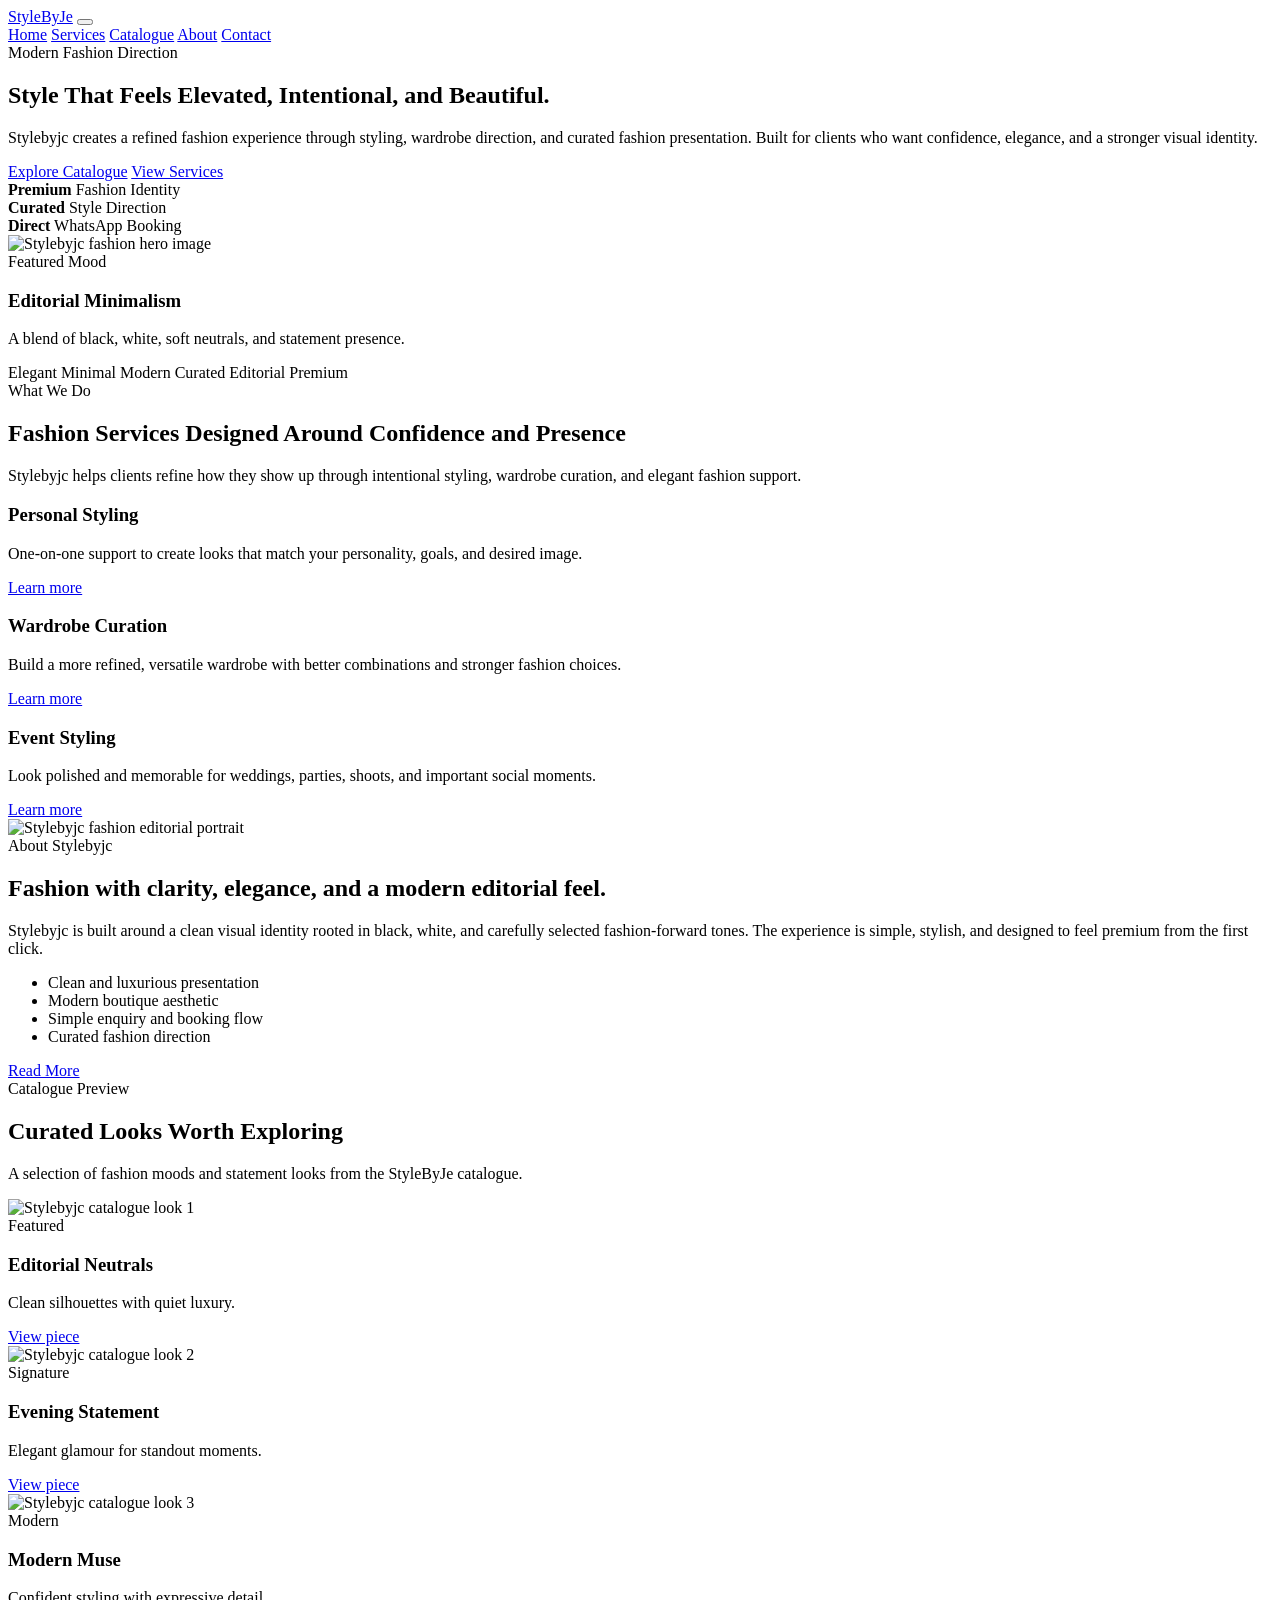
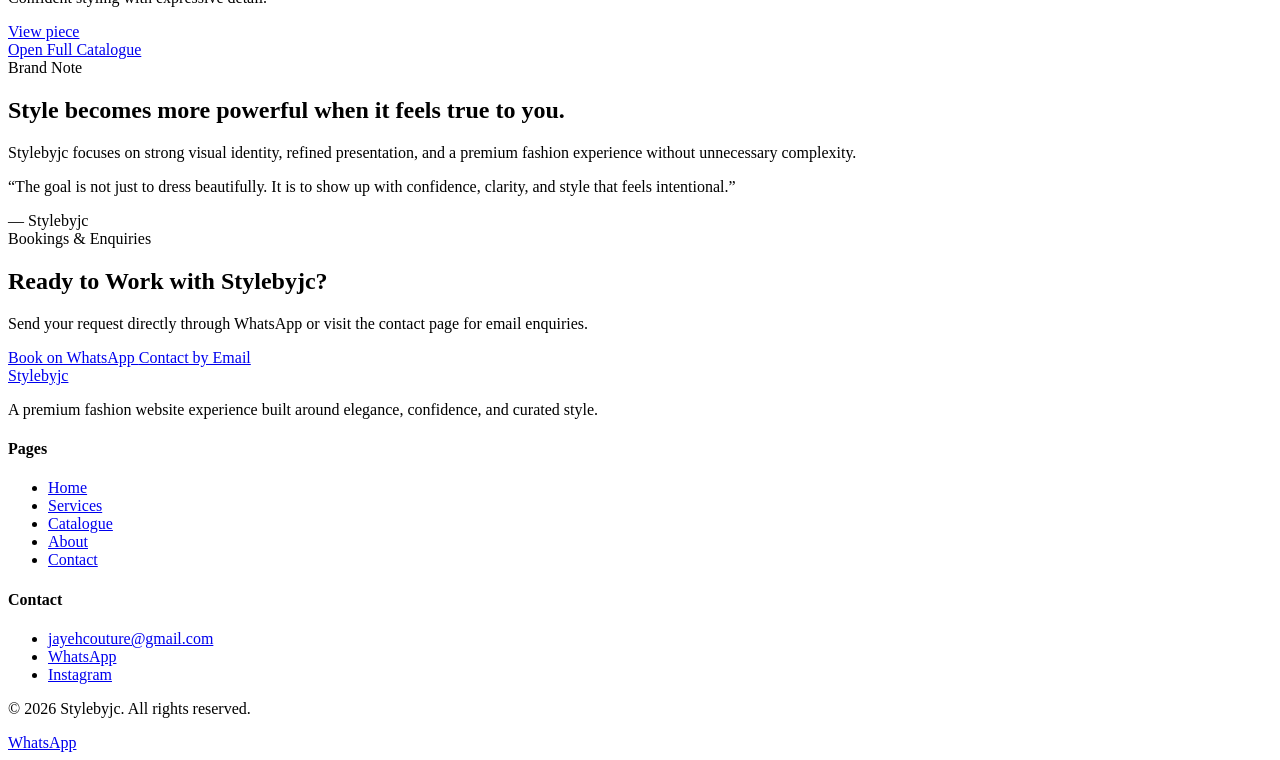
==== index.html @ c90e475a "sync" ====
<!DOCTYPE html>
<html lang="en">
<head>
  <meta charset="UTF-8" />
  <meta name="viewport" content="width=device-width, initial-scale=1.0" />
  <title>Stylebyjc | Modern Fashion Styling</title>
  <meta
    name="description"
    content="Stylebyjc is a premium fashion styling brand offering elegant style direction, curated wardrobes, and modern fashion experiences."
  />

  <link rel="preconnect" href="https://fonts.googleapis.com" />
  <link rel="preconnect" href="https://fonts.gstatic.com" crossorigin />
  <link
    href="https://fonts.googleapis.com/css2?family=Inter:wght@400;500;600;700;800&family=Playfair+Display:wght@600;700;800&display=swap"
    rel="stylesheet"
  />

  <link rel="stylesheet" href="style.css" />
</head>
<body>
  <div class="page-wrap">

    <header class="site-header">
      <div class="container nav-wrap">
        <a href="index.html" class="logo">StyleByJe</a>

        <button
          class="menu-toggle"
          id="menuToggle"
          aria-label="Toggle navigation"
          aria-expanded="false"
          aria-controls="siteNav"
        >
          <span></span>
          <span></span>
          <span></span>
        </button>

        <nav class="site-nav" id="siteNav">
          <a class="active" href="index.html">Home</a>
          <a href="services.html">Services</a>
          <a href="catalogue.html">Catalogue</a>
          <a href="about.html">About</a>
          <a href="contact.html">Contact</a>
        </nav>
      </div>
    </header>

    <main>
      <section class="hero-section">
        <div class="container hero-grid">
          <div class="hero-content reveal">
            <span class="eyebrow">Modern Fashion Direction</span>
            <h1>Style That Feels Elevated, Intentional, and Beautiful.</h1>
            <p>
              Stylebyjc  creates a refined fashion experience through styling,
              wardrobe direction, and curated fashion presentation. Built for
              clients who want confidence, elegance, and a stronger visual identity.
            </p>

            <div class="hero-actions">
              <a href="catalogue.html" class="btn btn-primary">Explore Catalogue</a>
              <a href="services.html" class="btn btn-secondary">View Services</a>
            </div>

            <div class="hero-mini-stats">
              <div>
                <strong>Premium</strong>
                <span>Fashion Identity</span>
              </div>
              <div>
                <strong>Curated</strong>
                <span>Style Direction</span>
              </div>
              <div>
                <strong>Direct</strong>
                <span>WhatsApp Booking</span>
              </div>
            </div>
          </div>

          <div class="hero-visual reveal delay-1">
            <div class="hero-image-card tilt-card">
              <img
                src="images/hero-main.jpg"
                alt="Stylebyjc fashion hero image"
              />
            </div>

            <div class="hero-floating-card card-soft">
              <span class="mini-tag">Featured Mood</span>
              <h3>Editorial Minimalism</h3>
              <p>
                A blend of black, white, soft neutrals, and statement presence.
              </p>
            </div>
          </div>
        </div>
      </section>

      <section class="brand-bar">
        <div class="container brand-track">
          <span>Elegant</span>
          <span>Minimal</span>
          <span>Modern</span>
          <span>Curated</span>
          <span>Editorial</span>
          <span>Premium</span>
        </div>
      </section>

      <section class="section">
        <div class="container">
          <div class="section-head center reveal">
            <span class="eyebrow">What We Do</span>
            <h2>Fashion Services Designed Around Confidence and Presence</h2>
            <p>
              Stylebyjc helps clients refine how they show up through intentional
              styling, wardrobe curation, and elegant fashion support.
            </p>
          </div>

          <div class="cards-grid three-grid">
            <article class="feature-card reveal">
              <div class="card-icon pink"></div>
              <h3>Personal Styling</h3>
              <p>
                One-on-one support to create looks that match your personality,
                goals, and desired image.
              </p>
              <a href="services.html" class="text-link">Learn more</a>
            </article>

            <article class="feature-card reveal delay-1">
              <div class="card-icon gold"></div>
              <h3>Wardrobe Curation</h3>
              <p>
                Build a more refined, versatile wardrobe with better combinations
                and stronger fashion choices.
              </p>
              <a href="services.html" class="text-link">Learn more</a>
            </article>

            <article class="feature-card reveal delay-2">
              <div class="card-icon olive"></div>
              <h3>Event Styling</h3>
              <p>
                Look polished and memorable for weddings, parties, shoots, and
                important social moments.
              </p>
              <a href="services.html" class="text-link">Learn more</a>
            </article>
          </div>
        </div>
      </section>

      <section class="section soft-bg">
        <div class="container split-grid">
          <div class="split-image reveal tilt-card">
            <img
              src="images/home-about.jpg"
              alt="Stylebyjc fashion editorial portrait"
            />
          </div>

          <div class="split-content reveal delay-1">
            <span class="eyebrow">About Stylebyjc</span>
            <h2>Fashion with clarity, elegance, and a modern editorial feel.</h2>
            <p>
              Stylebyjc is built around a clean visual identity rooted in black,
              white, and carefully selected fashion-forward tones. The experience
              is simple, stylish, and designed to feel premium from the first click.
            </p>
            <ul class="check-list">
              <li>Clean and luxurious presentation</li>
              <li>Modern boutique aesthetic</li>
              <li>Simple enquiry and booking flow</li>
              <li>Curated fashion direction</li>
            </ul>
            <a href="about.html" class="btn btn-dark">Read More</a>
          </div>
        </div>
      </section>

      <section class="section">
        <div class="container">
          <div class="section-head center reveal">
            <span class="eyebrow">Catalogue Preview</span>
            <h2>Curated Looks Worth Exploring</h2>
            <p>
              A selection of fashion moods and statement looks from the StyleByJe catalogue.
            </p>
          </div>

          <div class="catalogue-grid">
            <article class="catalogue-card reveal">
              <div class="catalogue-image-wrap">
                <img
                  src="images/home-catalogue-1.jpg"
                  alt="Stylebyjc catalogue look 1"
                />
              </div>
              <div class="catalogue-info">
                <span class="catalogue-tag">Featured</span>
                <h3>Editorial Neutrals</h3>
                <p>Clean silhouettes with quiet luxury.</p>
                <a href="catalogue.html" class="text-link">View piece</a>
              </div>
            </article>

            <article class="catalogue-card reveal delay-1">
              <div class="catalogue-image-wrap">
                <img
                  src="images/home-catalogue-2.jpg"
                  alt="Stylebyjc catalogue look 2"
                />
              </div>
              <div class="catalogue-info">
                <span class="catalogue-tag">Signature</span>
                <h3>Evening Statement</h3>
                <p>Elegant glamour for standout moments.</p>
                <a href="catalogue.html" class="text-link">View piece</a>
              </div>
            </article>

            <article class="catalogue-card reveal delay-2">
              <div class="catalogue-image-wrap">
                <img
                  src="images/home-catalogue-3.jpg"
                  alt="Stylebyjc catalogue look 3"
                />
              </div>
              <div class="catalogue-info">
                <span class="catalogue-tag">Modern</span>
                <h3>Modern Muse</h3>
                <p>Confident styling with expressive detail.</p>
                <a href="catalogue.html" class="text-link">View piece</a>
              </div>
            </article>
          </div>

          <div class="center top-gap reveal">
            <a href="catalogue.html" class="btn btn-primary">Open Full Catalogue</a>
          </div>
        </div>
      </section>

      <section class="section dark-band">
        <div class="container testimonial-grid">
          <div class="testimonial-copy reveal">
            <span class="eyebrow light">Brand Note</span>
            <h2>Style becomes more powerful when it feels true to you.</h2>
            <p>
              Stylebyjc focuses on strong visual identity, refined presentation,
              and a premium fashion experience without unnecessary complexity.
            </p>
          </div>

          <div class="testimonial-box reveal delay-1">
            <p>
              “The goal is not just to dress beautifully. It is to show up with
              confidence, clarity, and style that feels intentional.”
            </p>
            <span>— Stylebyjc</span>
          </div>
        </div>
      </section>

      <section class="section">
        <div class="container cta-panel reveal">
          <div>
            <span class="eyebrow">Bookings & Enquiries</span>
            <h2>Ready to Work with Stylebyjc?</h2>
            <p>
              Send your request directly through WhatsApp or visit the contact page
              for email enquiries.
            </p>
          </div>

          <div class="cta-buttons">
            <a
              href="https://wa.me/+2349056727753?text=Hello%20Stylebyjc%2C%20I%20would%20like%20to%20make%20a%20booking."
              target="+2349056727753"
              class="btn btn-primary"
            >
              Book on WhatsApp
            </a>
            <a href="contact.html" class="btn btn-secondary">Contact by Email</a>
          </div>
        </div>
      </section>
    </main>

    <footer class="site-footer">
      <div class="container footer-grid">
        <div class="footer-brand">
          <a href="index.html" class="logo footer-logo">Stylebyjc</a>
          <p>
            A premium fashion website experience built around elegance,
            confidence, and curated style.
          </p>
        </div>

        <div>
          <h4>Pages</h4>
          <ul>
            <li><a href="index.html">Home</a></li>
            <li><a href="services.html">Services</a></li>
            <li><a href="catalogue.html">Catalogue</a></li>
            <li><a href="about.html">About</a></li>
            <li><a href="contact.html">Contact</a></li>
          </ul>
        </div>

        <div>
          <h4>Contact</h4>
          <ul>
            <li><a href="mailto:jayehcouture@gmail.com">jayehcouture@gmail.com</a></li>
            <li><a href="https://wa.me/2349056727753" target="+2349056727753">WhatsApp</a></li>
            <li><a href="#">Instagram</a></li>
          </ul>
        </div>
      </div>

      <div class="container footer-bottom">
        <p>© 2026 Stylebyjc. All rights reserved.</p>
      </div>
    </footer>

    <a
      class="whatsapp-float"
      href="https://wa.me/+2349056727753?text=Hello%20Stylebyjc%2C%20I%20would%20like%20to%20make%20an%20enquiry."
      target="+2349056727753"
      aria-label="Chat on WhatsApp"
    >
      WhatsApp
    </a>
  </div>

  <script src="script.js"></script>
</body>
</html>
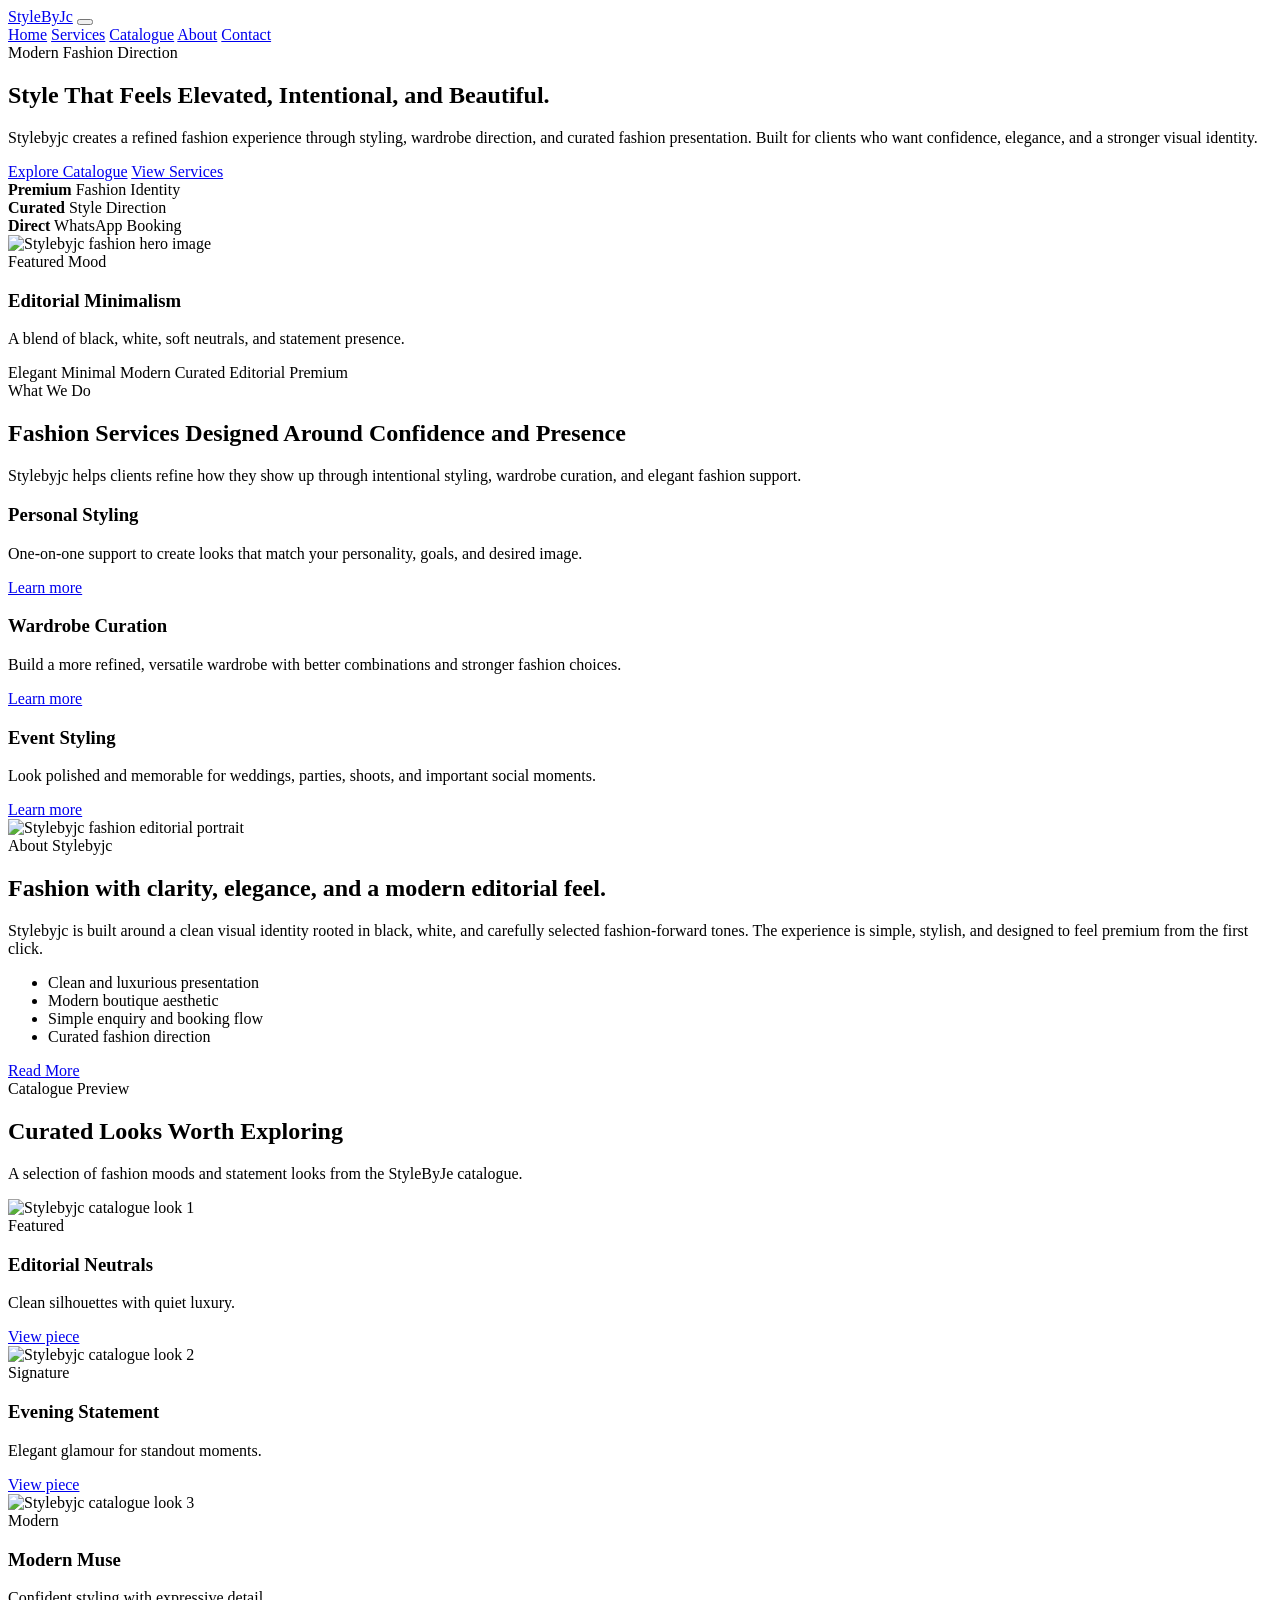
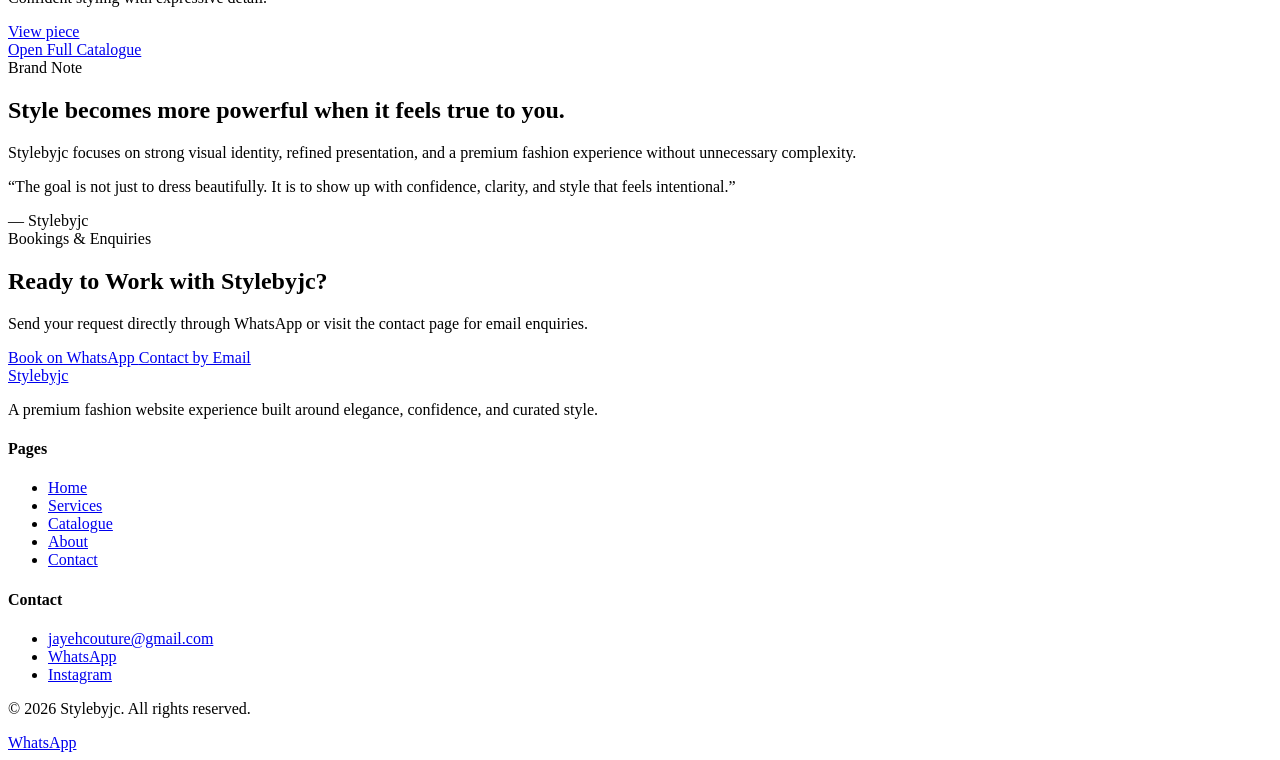
==== commit 62699d51: "yy" ====
--- a/index.html
+++ b/index.html
@@ -23,7 +23,7 @@
 
     <header class="site-header">
       <div class="container nav-wrap">
-        <a href="index.html" class="logo">StyleByJe</a>
+        <a href="index.html" class="logo">StyleByJc</a>
 
         <button
           class="menu-toggle"
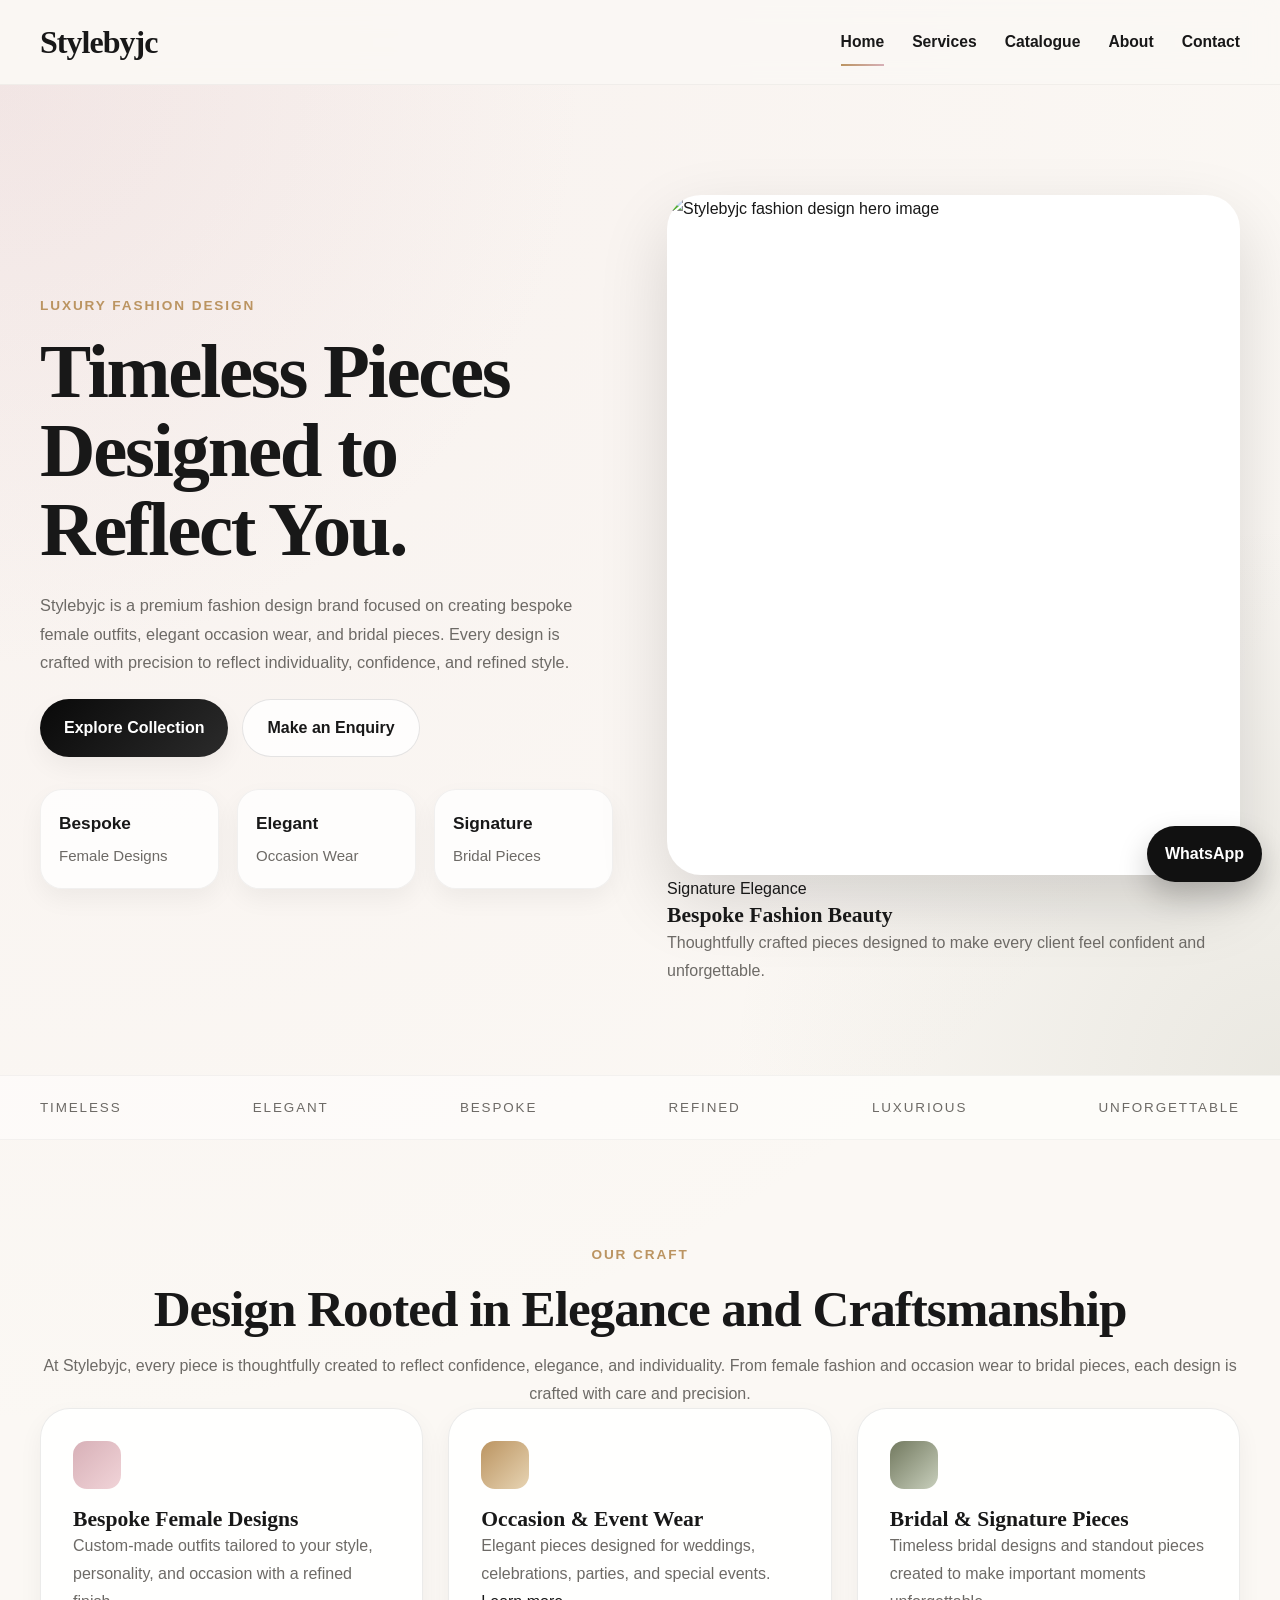
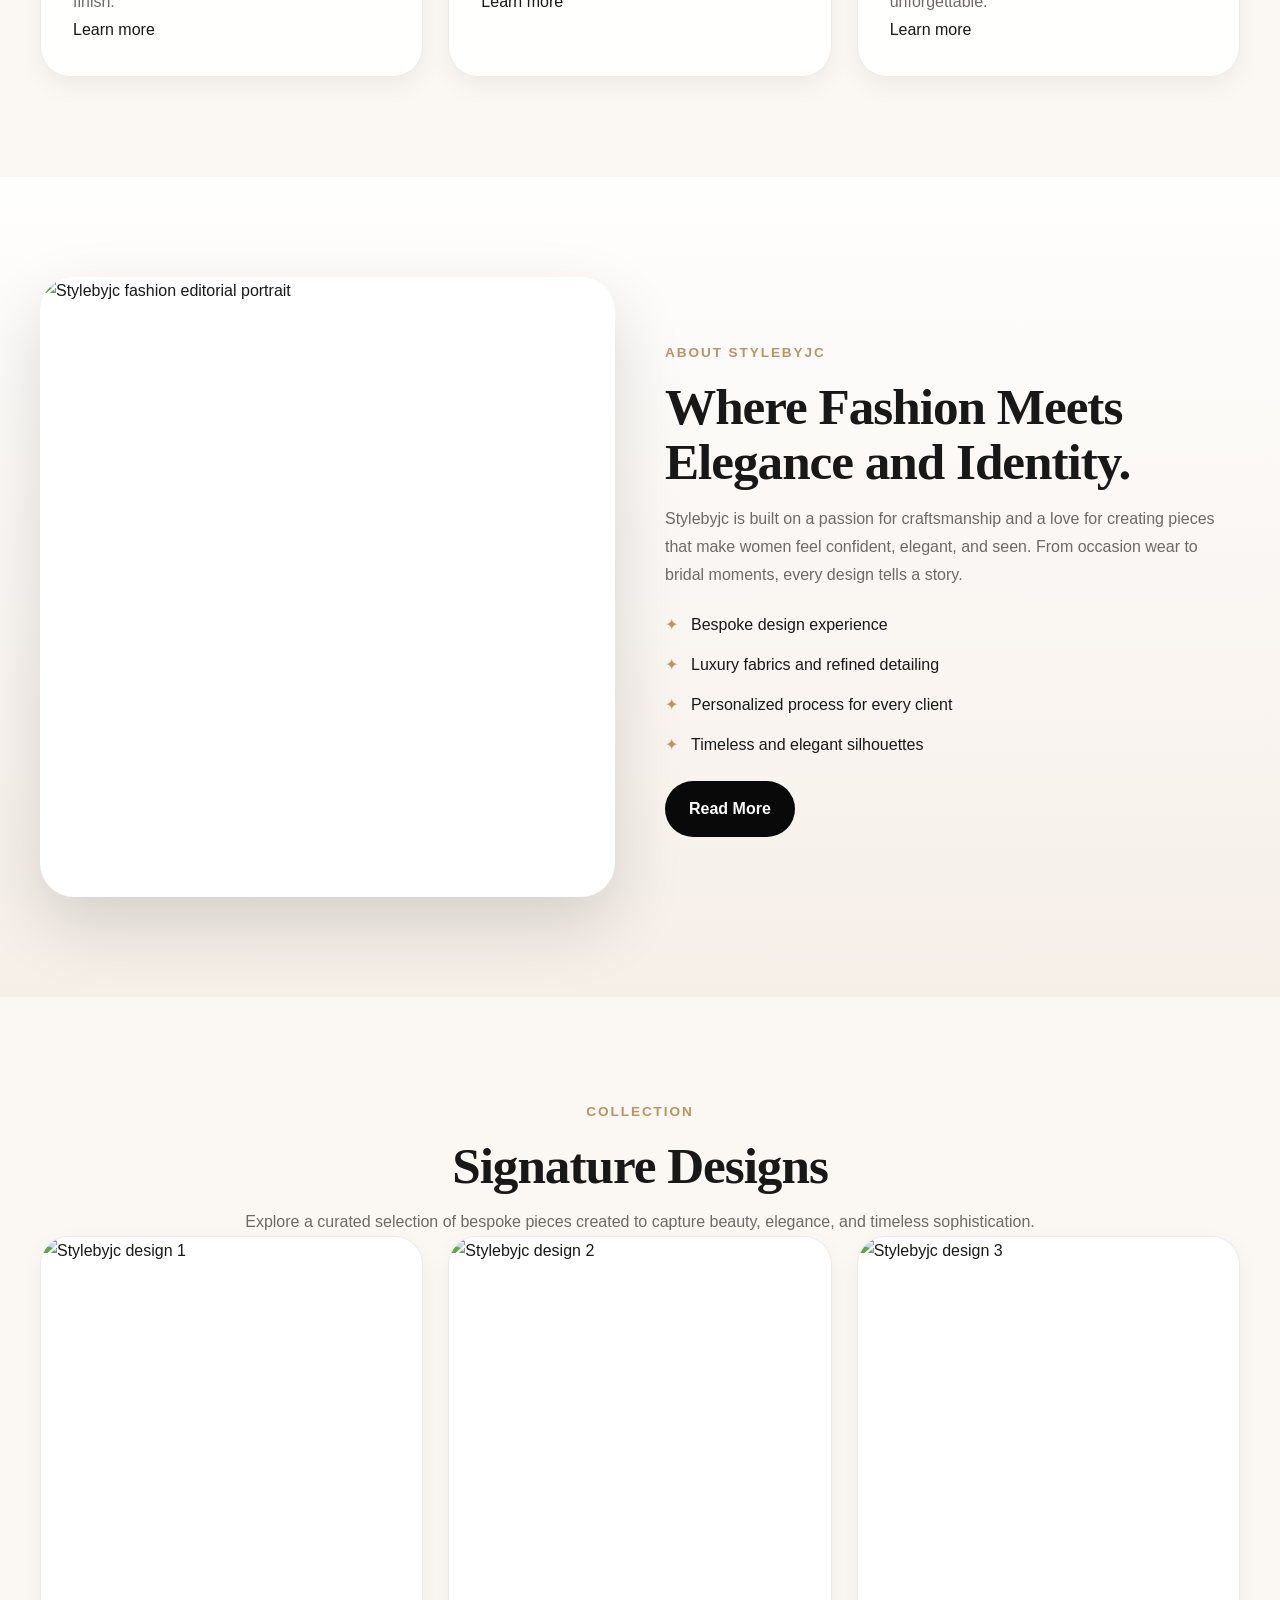
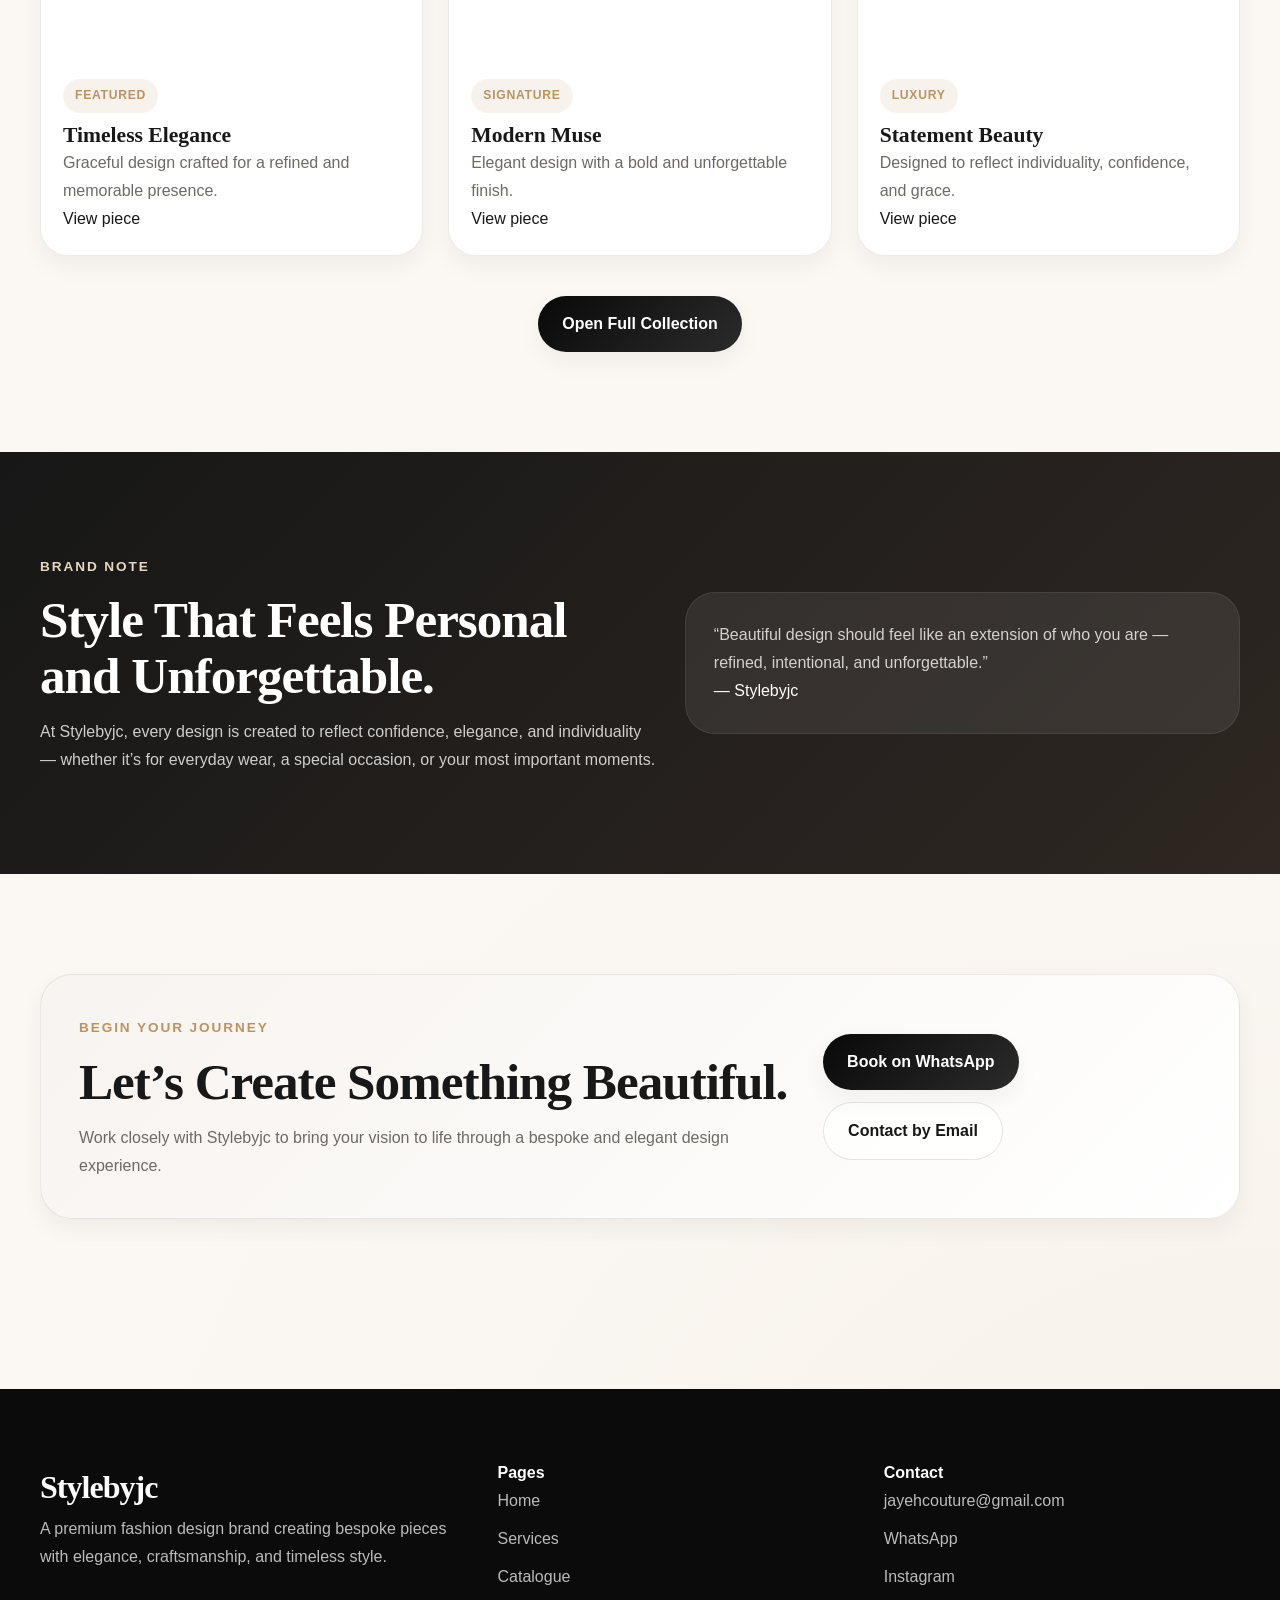
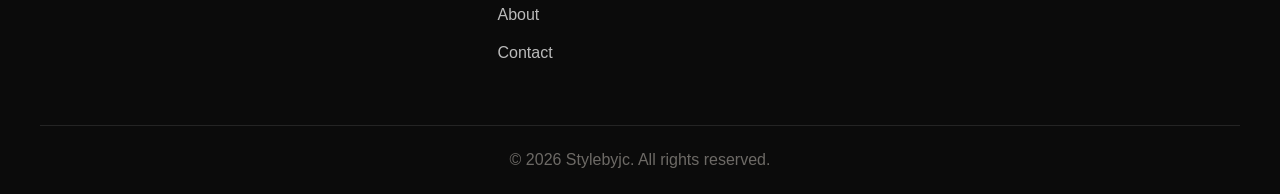
==== commit 35ecabb7: "Update index.html" ====
--- a/index.html
+++ b/index.html
@@ -3,10 +3,10 @@
 <head>
   <meta charset="UTF-8" />
   <meta name="viewport" content="width=device-width, initial-scale=1.0" />
-  <title>Stylebyjc | Modern Fashion Styling</title>
+  <title>Stylebyjc | Luxury Fashion Designer</title>
   <meta
     name="description"
-    content="Stylebyjc is a premium fashion styling brand offering elegant style direction, curated wardrobes, and modern fashion experiences."
+    content="Stylebyjc is a premium fashion design brand creating bespoke female outfits, bridal pieces, and occasional female designs with elegance, craftsmanship, and individuality."
   />
 
   <link rel="preconnect" href="https://fonts.googleapis.com" />
@@ -23,7 +23,7 @@
 
     <header class="site-header">
       <div class="container nav-wrap">
-        <a href="index.html" class="logo">StyleByJc</a>
+        <a href="index.html" class="logo">Stylebyjc</a>
 
         <button
           class="menu-toggle"
@@ -51,31 +51,31 @@
       <section class="hero-section">
         <div class="container hero-grid">
           <div class="hero-content reveal">
-            <span class="eyebrow">Modern Fashion Direction</span>
-            <h1>Style That Feels Elevated, Intentional, and Beautiful.</h1>
-            <p>
-              Stylebyjc  creates a refined fashion experience through styling,
-              wardrobe direction, and curated fashion presentation. Built for
-              clients who want confidence, elegance, and a stronger visual identity.
+            <span class="eyebrow">Luxury Fashion Design</span>
+            <h1>Timeless Pieces Designed to Reflect You.</h1>
+            <p>
+              Stylebyjc is a premium fashion design brand focused on creating bespoke
+              female outfits, elegant occasion wear, and bridal pieces. Every design is
+              crafted with precision to reflect individuality, confidence, and refined style.
             </p>
 
             <div class="hero-actions">
-              <a href="catalogue.html" class="btn btn-primary">Explore Catalogue</a>
-              <a href="services.html" class="btn btn-secondary">View Services</a>
+              <a href="catalogue.html" class="btn btn-primary">Explore Collection</a>
+              <a href="contact.html" class="btn btn-secondary">Make an Enquiry</a>
             </div>
 
             <div class="hero-mini-stats">
               <div>
-                <strong>Premium</strong>
-                <span>Fashion Identity</span>
+                <strong>Bespoke</strong>
+                <span>Female Designs</span>
               </div>
               <div>
-                <strong>Curated</strong>
-                <span>Style Direction</span>
+                <strong>Elegant</strong>
+                <span>Occasion Wear</span>
               </div>
               <div>
-                <strong>Direct</strong>
-                <span>WhatsApp Booking</span>
+                <strong>Signature</strong>
+                <span>Bridal Pieces</span>
               </div>
             </div>
           </div>
@@ -84,15 +84,15 @@
             <div class="hero-image-card tilt-card">
               <img
                 src="images/hero-main.jpg"
-                alt="Stylebyjc fashion hero image"
+                alt="Stylebyjc fashion design hero image"
               />
             </div>
 
             <div class="hero-floating-card card-soft">
-              <span class="mini-tag">Featured Mood</span>
-              <h3>Editorial Minimalism</h3>
+              <span class="mini-tag">Signature Elegance</span>
+              <h3>Bespoke Fashion Beauty</h3>
               <p>
-                A blend of black, white, soft neutrals, and statement presence.
+                Thoughtfully crafted pieces designed to make every client feel confident and unforgettable.
               </p>
             </div>
           </div>
@@ -101,53 +101,51 @@
 
       <section class="brand-bar">
         <div class="container brand-track">
+          <span>Timeless</span>
           <span>Elegant</span>
-          <span>Minimal</span>
-          <span>Modern</span>
-          <span>Curated</span>
-          <span>Editorial</span>
-          <span>Premium</span>
+          <span>Bespoke</span>
+          <span>Refined</span>
+          <span>Luxurious</span>
+          <span>Unforgettable</span>
         </div>
       </section>
 
       <section class="section">
         <div class="container">
           <div class="section-head center reveal">
-            <span class="eyebrow">What We Do</span>
-            <h2>Fashion Services Designed Around Confidence and Presence</h2>
-            <p>
-              Stylebyjc helps clients refine how they show up through intentional
-              styling, wardrobe curation, and elegant fashion support.
+            <span class="eyebrow">Our Craft</span>
+            <h2>Design Rooted in Elegance and Craftsmanship</h2>
+            <p>
+              At Stylebyjc, every piece is thoughtfully created to reflect confidence,
+              elegance, and individuality. From female fashion and occasion wear to
+              bridal pieces, each design is crafted with care and precision.
             </p>
           </div>
 
           <div class="cards-grid three-grid">
             <article class="feature-card reveal">
               <div class="card-icon pink"></div>
-              <h3>Personal Styling</h3>
+              <h3>Bespoke Female Designs</h3>
               <p>
-                One-on-one support to create looks that match your personality,
-                goals, and desired image.
+                Custom-made outfits tailored to your style, personality, and occasion with a refined finish.
               </p>
               <a href="services.html" class="text-link">Learn more</a>
             </article>
 
             <article class="feature-card reveal delay-1">
               <div class="card-icon gold"></div>
-              <h3>Wardrobe Curation</h3>
+              <h3>Occasion & Event Wear</h3>
               <p>
-                Build a more refined, versatile wardrobe with better combinations
-                and stronger fashion choices.
+                Elegant pieces designed for weddings, celebrations, parties, and special events.
               </p>
               <a href="services.html" class="text-link">Learn more</a>
             </article>
 
             <article class="feature-card reveal delay-2">
               <div class="card-icon olive"></div>
-              <h3>Event Styling</h3>
+              <h3>Bridal & Signature Pieces</h3>
               <p>
-                Look polished and memorable for weddings, parties, shoots, and
-                important social moments.
+                Timeless bridal designs and standout pieces created to make important moments unforgettable.
               </p>
               <a href="services.html" class="text-link">Learn more</a>
             </article>
@@ -166,17 +164,17 @@
 
           <div class="split-content reveal delay-1">
             <span class="eyebrow">About Stylebyjc</span>
-            <h2>Fashion with clarity, elegance, and a modern editorial feel.</h2>
-            <p>
-              Stylebyjc is built around a clean visual identity rooted in black,
-              white, and carefully selected fashion-forward tones. The experience
-              is simple, stylish, and designed to feel premium from the first click.
+            <h2>Where Fashion Meets Elegance and Identity.</h2>
+            <p>
+              Stylebyjc is built on a passion for craftsmanship and a love for
+              creating pieces that make women feel confident, elegant, and seen.
+              From occasion wear to bridal moments, every design tells a story.
             </p>
             <ul class="check-list">
-              <li>Clean and luxurious presentation</li>
-              <li>Modern boutique aesthetic</li>
-              <li>Simple enquiry and booking flow</li>
-              <li>Curated fashion direction</li>
+              <li>Bespoke design experience</li>
+              <li>Luxury fabrics and refined detailing</li>
+              <li>Personalized process for every client</li>
+              <li>Timeless and elegant silhouettes</li>
             </ul>
             <a href="about.html" class="btn btn-dark">Read More</a>
           </div>
@@ -186,10 +184,11 @@
       <section class="section">
         <div class="container">
           <div class="section-head center reveal">
-            <span class="eyebrow">Catalogue Preview</span>
-            <h2>Curated Looks Worth Exploring</h2>
-            <p>
-              A selection of fashion moods and statement looks from the StyleByJe catalogue.
+            <span class="eyebrow">Collection</span>
+            <h2>Signature Designs</h2>
+            <p>
+              Explore a curated selection of bespoke pieces created to capture beauty,
+              elegance, and timeless sophistication.
             </p>
           </div>
 
@@ -198,13 +197,13 @@
               <div class="catalogue-image-wrap">
                 <img
                   src="images/home-catalogue-1.jpg"
-                  alt="Stylebyjc catalogue look 1"
+                  alt="Stylebyjc design 1"
                 />
               </div>
               <div class="catalogue-info">
                 <span class="catalogue-tag">Featured</span>
-                <h3>Editorial Neutrals</h3>
-                <p>Clean silhouettes with quiet luxury.</p>
+                <h3>Timeless Elegance</h3>
+                <p>Graceful design crafted for a refined and memorable presence.</p>
                 <a href="catalogue.html" class="text-link">View piece</a>
               </div>
             </article>
@@ -213,13 +212,13 @@
               <div class="catalogue-image-wrap">
                 <img
                   src="images/home-catalogue-2.jpg"
-                  alt="Stylebyjc catalogue look 2"
+                  alt="Stylebyjc design 2"
                 />
               </div>
               <div class="catalogue-info">
                 <span class="catalogue-tag">Signature</span>
-                <h3>Evening Statement</h3>
-                <p>Elegant glamour for standout moments.</p>
+                <h3>Modern Muse</h3>
+                <p>Elegant design with a bold and unforgettable finish.</p>
                 <a href="catalogue.html" class="text-link">View piece</a>
               </div>
             </article>
@@ -228,20 +227,20 @@
               <div class="catalogue-image-wrap">
                 <img
                   src="images/home-catalogue-3.jpg"
-                  alt="Stylebyjc catalogue look 3"
+                  alt="Stylebyjc design 3"
                 />
               </div>
               <div class="catalogue-info">
-                <span class="catalogue-tag">Modern</span>
-                <h3>Modern Muse</h3>
-                <p>Confident styling with expressive detail.</p>
+                <span class="catalogue-tag">Luxury</span>
+                <h3>Statement Beauty</h3>
+                <p>Designed to reflect individuality, confidence, and grace.</p>
                 <a href="catalogue.html" class="text-link">View piece</a>
               </div>
             </article>
           </div>
 
           <div class="center top-gap reveal">
-            <a href="catalogue.html" class="btn btn-primary">Open Full Catalogue</a>
+            <a href="catalogue.html" class="btn btn-primary">Open Full Collection</a>
           </div>
         </div>
       </section>
@@ -250,17 +249,18 @@
         <div class="container testimonial-grid">
           <div class="testimonial-copy reveal">
             <span class="eyebrow light">Brand Note</span>
-            <h2>Style becomes more powerful when it feels true to you.</h2>
-            <p>
-              Stylebyjc focuses on strong visual identity, refined presentation,
-              and a premium fashion experience without unnecessary complexity.
+            <h2>Style That Feels Personal and Unforgettable.</h2>
+            <p>
+              At Stylebyjc, every design is created to reflect confidence,
+              elegance, and individuality — whether it’s for everyday wear,
+              a special occasion, or your most important moments.
             </p>
           </div>
 
           <div class="testimonial-box reveal delay-1">
             <p>
-              “The goal is not just to dress beautifully. It is to show up with
-              confidence, clarity, and style that feels intentional.”
+              “Beautiful design should feel like an extension of who you are —
+              refined, intentional, and unforgettable.”
             </p>
             <span>— Stylebyjc</span>
           </div>
@@ -270,18 +270,18 @@
       <section class="section">
         <div class="container cta-panel reveal">
           <div>
-            <span class="eyebrow">Bookings & Enquiries</span>
-            <h2>Ready to Work with Stylebyjc?</h2>
-            <p>
-              Send your request directly through WhatsApp or visit the contact page
-              for email enquiries.
+            <span class="eyebrow">Begin Your Journey</span>
+            <h2>Let’s Create Something Beautiful.</h2>
+            <p>
+              Work closely with Stylebyjc to bring your vision to life through
+              a bespoke and elegant design experience.
             </p>
           </div>
 
           <div class="cta-buttons">
             <a
-              href="https://wa.me/+2349056727753?text=Hello%20Stylebyjc%2C%20I%20would%20like%20to%20make%20a%20booking."
-              target="+2349056727753"
+              href="https://wa.me/2349056727753?text=Hello%20Stylebyjc%2C%20I%20would%20like%20to%20make%20an%20enquiry."
+              target="_blank"
               class="btn btn-primary"
             >
               Book on WhatsApp
@@ -297,8 +297,8 @@
         <div class="footer-brand">
           <a href="index.html" class="logo footer-logo">Stylebyjc</a>
           <p>
-            A premium fashion website experience built around elegance,
-            confidence, and curated style.
+            A premium fashion design brand creating bespoke pieces with elegance,
+            craftsmanship, and timeless style.
           </p>
         </div>
 
@@ -317,7 +317,7 @@
           <h4>Contact</h4>
           <ul>
             <li><a href="mailto:jayehcouture@gmail.com">jayehcouture@gmail.com</a></li>
-            <li><a href="https://wa.me/2349056727753" target="+2349056727753">WhatsApp</a></li>
+            <li><a href="https://wa.me/2349056727753" target="_blank">WhatsApp</a></li>
             <li><a href="#">Instagram</a></li>
           </ul>
         </div>
@@ -330,8 +330,8 @@
 
     <a
       class="whatsapp-float"
-      href="https://wa.me/+2349056727753?text=Hello%20Stylebyjc%2C%20I%20would%20like%20to%20make%20an%20enquiry."
-      target="+2349056727753"
+      href="https://wa.me/2349056727753?text=Hello%20Stylebyjc%2C%20I%20would%20like%20to%20make%20an%20enquiry."
+      target="_blank"
       aria-label="Chat on WhatsApp"
     >
       WhatsApp
--- a/style.css
+++ b/style.css
@@ -0,0 +1,1090 @@
+:root {
+
+--black:#090909;
+--white:#ffffff;
+
+--text:#181818;
+--muted:#6d6a66;
+
+--line:rgba(0,0,0,0.08);
+
+--bg:#fbf8f4;
+--card:#ffffff;
+
+--soft:#f6efe8;
+
+--rose:#d7b0b7;
+--gold:#bb9461;
+--olive:#72795f;
+
+--plum:#745362;
+
+--shadow:0 18px 45px rgba(0,0,0,0.08);
+--shadow-strong:0 28px 70px rgba(0,0,0,0.14);
+--shadow-soft:0 10px 24px rgba(0,0,0,0.05);
+
+--radius:30px;
+--radius-md:22px;
+--radius-sm:16px;
+
+--transition:.35s ease;
+
+}
+
+
+
+*{
+margin:0;
+padding:0;
+box-sizing:border-box;
+}
+
+html{
+scroll-behavior:smooth;
+}
+
+body{
+font-family:'Inter',sans-serif;
+color:var(--text);
+background:
+radial-gradient(circle at top left, rgba(215,176,183,0.10), transparent 28%),
+radial-gradient(circle at bottom right, rgba(187,148,97,0.08), transparent 24%),
+var(--bg);
+line-height:1.75;
+}
+
+
+
+img{
+max-width:100%;
+display:block;
+}
+
+
+
+a{
+text-decoration:none;
+color:inherit;
+}
+
+
+
+ul{
+list-style:none;
+}
+
+
+
+.container{
+width:min(1200px,calc(100% - 2rem));
+margin:auto;
+}
+
+
+
+.section{
+padding:100px 0;
+}
+
+
+
+.center{
+text-align:center;
+}
+
+
+
+.top-gap{
+margin-top:40px;
+}
+
+
+
+.large-gap{
+gap:28px;
+}
+
+
+
+.soft-bg{
+background:linear-gradient(180deg,rgba(255,255,255,0.88) 0%,var(--soft) 100%);
+}
+
+
+
+/* HEADER */
+
+.site-header{
+position:sticky;
+top:0;
+z-index:1000;
+background:rgba(251,248,244,0.82);
+backdrop-filter:blur(14px);
+border-bottom:1px solid rgba(0,0,0,0.04);
+box-shadow:0 4px 18px rgba(0,0,0,0.03);
+}
+
+
+
+.nav-wrap{
+display:flex;
+align-items:center;
+justify-content:space-between;
+min-height:84px;
+}
+
+
+
+.logo{
+font-family:'Playfair Display',serif;
+font-size:2rem;
+font-weight:800;
+letter-spacing:-0.02em;
+}
+
+
+
+.site-nav{
+display:flex;
+gap:28px;
+font-weight:600;
+}
+
+
+
+.site-nav a{
+position:relative;
+padding:6px 0;
+font-size:.98rem;
+}
+
+
+
+.site-nav a::after{
+content:"";
+position:absolute;
+left:0;
+bottom:-4px;
+height:1.5px;
+width:0;
+background:linear-gradient(90deg,var(--gold),var(--rose));
+transition:var(--transition);
+}
+
+
+
+.site-nav a:hover::after,
+.site-nav a.active::after{
+width:100%;
+}
+
+
+
+/* MOBILE MENU */
+
+.menu-toggle{
+display:none;
+width:46px;
+height:46px;
+background:var(--black);
+border-radius:14px;
+border:none;
+flex-direction:column;
+justify-content:center;
+align-items:center;
+gap:5px;
+cursor:pointer;
+box-shadow:var(--shadow-soft);
+}
+
+
+
+.menu-toggle span{
+width:18px;
+height:2px;
+background:white;
+display:block;
+}
+
+
+
+/* HERO */
+
+.hero-section{
+padding:110px 0 90px;
+background:
+radial-gradient(circle at top left,rgba(215,176,183,0.18),transparent 36%),
+radial-gradient(circle at bottom right,rgba(114,121,95,0.12),transparent 34%);
+}
+
+
+
+.hero-grid{
+display:grid;
+grid-template-columns:1fr 1fr;
+gap:54px;
+align-items:center;
+}
+
+
+
+.hero-content p{
+margin:22px 0;
+max-width:560px;
+font-size:1.02rem;
+}
+
+
+
+.hero-actions{
+display:flex;
+gap:14px;
+margin-top:22px;
+flex-wrap:wrap;
+}
+
+
+
+.hero-mini-stats{
+display:grid;
+grid-template-columns:repeat(3,1fr);
+gap:18px;
+margin-top:32px;
+}
+
+
+
+.hero-mini-stats div{
+background:rgba(255,255,255,0.75);
+border:1px solid rgba(0,0,0,0.05);
+border-radius:22px;
+padding:18px 18px;
+box-shadow:var(--shadow-soft);
+}
+
+
+
+.hero-mini-stats strong{
+display:block;
+font-size:1.08rem;
+margin-bottom:4px;
+}
+
+
+
+.hero-mini-stats span{
+font-size:.94rem;
+color:var(--muted);
+}
+
+
+
+.hero-image-card{
+border-radius:34px;
+overflow:hidden;
+box-shadow:var(--shadow-strong);
+background:white;
+}
+
+.hero-image-card img{
+width:100%;
+height:680px;
+object-fit:cover;
+}
+
+
+
+/* TYPOGRAPHY */
+
+h1{
+font-family:'Playfair Display',serif;
+font-size:clamp(2.9rem,6vw,5rem);
+line-height:1.03;
+letter-spacing:-0.03em;
+margin-bottom:12px;
+}
+
+h2{
+font-family:'Playfair Display',serif;
+font-size:clamp(2.1rem,4vw,3.2rem);
+margin-bottom:15px;
+line-height:1.08;
+letter-spacing:-0.02em;
+}
+
+h3{
+font-family:'Playfair Display',serif;
+font-size:1.35rem;
+line-height:1.2;
+}
+
+p{
+color:var(--muted);
+}
+
+.eyebrow{
+display:inline-block;
+font-size:.85rem;
+letter-spacing:.14em;
+text-transform:uppercase;
+color:var(--gold);
+margin-bottom:14px;
+font-weight:700;
+}
+
+.eyebrow.light{
+color:#e7d7bf;
+}
+
+
+
+/* BUTTONS */
+
+.btn{
+display:inline-flex;
+align-items:center;
+justify-content:center;
+padding:14px 24px;
+border-radius:999px;
+font-weight:700;
+cursor:pointer;
+transition:var(--transition);
+min-height:52px;
+}
+
+.btn-primary{
+background:linear-gradient(135deg,var(--black),#2b2b2b);
+color:white;
+box-shadow:var(--shadow-soft);
+}
+
+.btn-primary:hover{
+background:#1c1c1c;
+transform:translateY(-2px);
+box-shadow:var(--shadow);
+}
+
+.btn-secondary{
+border:1px solid rgba(0,0,0,0.1);
+background:rgba(255,255,255,0.8);
+}
+
+.btn-secondary:hover{
+background:var(--black);
+color:white;
+transform:translateY(-2px);
+}
+
+.btn-light{
+background:white;
+color:black;
+}
+
+.btn-dark{
+background:var(--black);
+color:white;
+}
+
+.full-width{
+width:100%;
+}
+
+
+
+/* BRAND BAR */
+
+.brand-bar{
+padding:20px 0;
+border-top:1px solid rgba(0,0,0,0.04);
+border-bottom:1px solid rgba(0,0,0,0.04);
+background:rgba(255,255,255,0.45);
+}
+
+.brand-track{
+display:flex;
+justify-content:space-between;
+gap:18px;
+flex-wrap:wrap;
+}
+
+.brand-track span{
+font-size:.84rem;
+letter-spacing:.14em;
+text-transform:uppercase;
+color:var(--muted);
+}
+
+
+
+/* CARDS */
+
+.cards-grid{
+display:grid;
+grid-template-columns:repeat(3,1fr);
+gap:25px;
+}
+
+
+
+.feature-card{
+background:rgba(255,255,255,0.9);
+border:1px solid var(--line);
+padding:32px;
+border-radius:var(--radius);
+transition:var(--transition);
+box-shadow:var(--shadow-soft);
+}
+
+
+
+.feature-card:hover{
+transform:translateY(-8px);
+box-shadow:var(--shadow);
+}
+
+
+
+.card-icon{
+width:48px;
+height:48px;
+border-radius:14px;
+margin-bottom:18px;
+}
+
+
+
+.card-icon.pink{
+background:linear-gradient(135deg,var(--rose),#f1d4d8);
+}
+
+.card-icon.gold{
+background:linear-gradient(135deg,var(--gold),#e7d4b3);
+}
+
+.card-icon.olive{
+background:linear-gradient(135deg,var(--olive),#c8cfbc);
+}
+
+
+
+/* SPLIT SECTION */
+
+.split-grid{
+display:grid;
+grid-template-columns:1fr 1fr;
+gap:50px;
+align-items:center;
+}
+
+
+
+.split-image{
+border-radius:34px;
+overflow:hidden;
+box-shadow:var(--shadow-strong);
+background:white;
+}
+
+.split-image img{
+width:100%;
+height:620px;
+object-fit:cover;
+}
+
+
+
+/* CHECK LIST */
+
+.check-list{
+margin:22px 0;
+display:grid;
+gap:12px;
+}
+
+
+
+.check-list li{
+padding-left:26px;
+position:relative;
+color:var(--text);
+}
+
+
+
+.check-list li::before{
+content:"✦";
+position:absolute;
+left:0;
+top:0;
+color:var(--gold);
+}
+
+
+
+/* PAGE HERO */
+
+.page-hero{
+padding:88px 0 58px;
+}
+
+.light-page-hero{
+background:linear-gradient(180deg,rgba(255,255,255,0.6) 0%,transparent 100%);
+}
+
+.dark-page-hero{
+background:linear-gradient(135deg,#171717 0%,#2b241f 100%);
+color:white;
+}
+
+.dark-page-hero p{
+color:rgba(255,255,255,0.76);
+}
+
+
+
+/* SERVICES */
+
+.service-list-grid{
+display:grid;
+grid-template-columns:repeat(2,1fr);
+gap:24px;
+}
+
+.service-panel{
+background:rgba(255,255,255,0.9);
+border:1px solid var(--line);
+padding:30px;
+border-radius:var(--radius);
+transition:var(--transition);
+box-shadow:var(--shadow-soft);
+}
+
+.service-panel:hover{
+transform:translateY(-8px);
+box-shadow:var(--shadow);
+}
+
+.service-top{
+display:flex;
+align-items:center;
+gap:16px;
+margin-bottom:18px;
+}
+
+.service-number{
+width:50px;
+height:50px;
+border-radius:50%;
+display:grid;
+place-items:center;
+background:linear-gradient(135deg,var(--gold),#dbc19c);
+color:white;
+font-weight:700;
+font-size:1rem;
+}
+
+.panel-actions,
+.inline-actions,
+.cta-buttons{
+display:flex;
+gap:12px;
+flex-wrap:wrap;
+}
+
+.panel-actions{
+margin-top:22px;
+}
+
+
+
+/* STEPS */
+
+.steps-stack{
+display:grid;
+gap:16px;
+margin-top:26px;
+}
+
+.step-box{
+padding:22px;
+border-radius:24px;
+border:1px solid var(--line);
+background:rgba(255,255,255,0.86);
+box-shadow:var(--shadow-soft);
+display:grid;
+grid-template-columns:54px 1fr;
+gap:16px;
+align-items:start;
+}
+
+.step-box > span{
+width:54px;
+height:54px;
+border-radius:50%;
+display:grid;
+place-items:center;
+background:var(--black);
+color:white;
+font-weight:700;
+}
+
+
+
+/* CATALOGUE GRID */
+
+.catalogue-grid{
+display:grid;
+grid-template-columns:repeat(3,1fr);
+gap:25px;
+}
+
+
+
+.catalogue-card{
+border-radius:28px;
+overflow:hidden;
+border:1px solid var(--line);
+background:rgba(255,255,255,0.92);
+transition:var(--transition);
+box-shadow:var(--shadow-soft);
+}
+
+
+
+.catalogue-card:hover{
+transform:translateY(-8px);
+box-shadow:var(--shadow);
+}
+
+
+
+.catalogue-image-wrap{
+overflow:hidden;
+}
+
+
+
+.catalogue-card img{
+height:420px;
+width:100%;
+object-fit:cover;
+transition:.6s;
+}
+
+
+
+.catalogue-card:hover img{
+transform:scale(1.06);
+}
+
+
+
+.catalogue-info{
+padding:22px;
+}
+
+
+
+.catalogue-tag{
+font-size:.76rem;
+background:rgba(187,148,97,0.12);
+color:var(--gold);
+padding:6px 12px;
+border-radius:999px;
+display:inline-block;
+margin-bottom:10px;
+letter-spacing:.06em;
+text-transform:uppercase;
+font-weight:700;
+}
+
+
+
+/* FILTERS */
+
+.filter-row{
+display:flex;
+justify-content:center;
+gap:12px;
+flex-wrap:wrap;
+}
+
+.filter-chip{
+border:1px solid rgba(0,0,0,0.08);
+background:rgba(255,255,255,0.82);
+color:var(--text);
+border-radius:999px;
+padding:10px 16px;
+cursor:pointer;
+transition:var(--transition);
+}
+
+.filter-chip.active,
+.filter-chip:hover{
+background:var(--black);
+color:white;
+border-color:var(--black);
+}
+
+
+
+/* CONTACT */
+
+.contact-layout{
+display:grid;
+grid-template-columns:1fr 1fr;
+gap:40px;
+}
+
+
+
+.contact-panel{
+border:1px solid var(--line);
+padding:32px;
+border-radius:var(--radius);
+background:rgba(255,255,255,0.9);
+box-shadow:var(--shadow-soft);
+}
+
+
+
+.styled-form{
+display:grid;
+gap:15px;
+}
+
+
+
+.form-row{
+display:grid;
+grid-template-columns:1fr 1fr;
+gap:14px;
+}
+
+
+
+.form-field{
+display:grid;
+gap:7px;
+}
+
+label{
+font-size:.94rem;
+font-weight:600;
+color:var(--text);
+}
+
+
+
+input,
+textarea{
+border:1px solid rgba(0,0,0,0.10);
+padding:14px 16px;
+border-radius:14px;
+background:rgba(255,255,255,0.95);
+outline:none;
+transition:var(--transition);
+}
+
+input:focus,
+textarea:focus{
+border-color:var(--gold);
+box-shadow:0 0 0 4px rgba(187,148,97,0.12);
+}
+
+
+
+textarea{
+resize:vertical;
+min-height:160px;
+}
+
+
+
+.contact-side{
+display:grid;
+gap:18px;
+}
+
+.info-card{
+padding:26px;
+border-radius:var(--radius);
+border:1px solid var(--line);
+background:rgba(255,255,255,0.9);
+box-shadow:var(--shadow-soft);
+transition:var(--transition);
+}
+
+.info-card:hover{
+transform:translateY(-6px);
+box-shadow:var(--shadow);
+}
+
+.dark-card{
+background:linear-gradient(135deg,#111,#2a221d);
+color:white;
+}
+
+.dark-card p{
+color:rgba(255,255,255,0.78);
+}
+
+
+
+/* CTA */
+
+.cta-panel{
+display:flex;
+justify-content:space-between;
+align-items:center;
+gap:25px;
+padding:38px;
+border-radius:32px;
+border:1px solid var(--line);
+background:linear-gradient(135deg,rgba(247,243,239,0.95),rgba(255,255,255,0.95));
+box-shadow:var(--shadow-soft);
+}
+
+
+
+/* TESTIMONIAL / DARK BAND */
+
+.dark-band{
+background:linear-gradient(135deg,#171717 0%,#2e2722 100%);
+color:white;
+}
+
+.dark-band p{
+color:rgba(255,255,255,0.78);
+}
+
+.testimonial-grid{
+display:grid;
+grid-template-columns:1fr .9fr;
+gap:28px;
+align-items:center;
+}
+
+.testimonial-box{
+padding:28px;
+border-radius:var(--radius);
+background:rgba(255,255,255,0.08);
+border:1px solid rgba(255,255,255,0.08);
+}
+
+
+
+/* FOOTER */
+
+.site-footer{
+background:#0b0b0b;
+color:white;
+padding-top:70px;
+margin-top:70px;
+}
+
+
+
+.footer-grid{
+display:grid;
+grid-template-columns:1.2fr 1fr 1fr;
+gap:30px;
+padding-bottom:28px;
+}
+
+
+
+.footer-grid ul{
+display:grid;
+gap:10px;
+}
+
+.footer-grid p,
+.footer-grid li a{
+color:rgba(255,255,255,0.72);
+}
+
+
+
+.footer-bottom{
+border-top:1px solid rgba(255,255,255,0.1);
+margin-top:30px;
+padding:20px 0;
+text-align:center;
+}
+
+
+
+/* WHATSAPP BUTTON */
+
+.whatsapp-float{
+position:fixed;
+right:18px;
+bottom:18px;
+background:#111;
+color:white;
+padding:14px 18px;
+border-radius:999px;
+font-weight:700;
+box-shadow:0 14px 30px rgba(0,0,0,.22);
+z-index:999;
+transition:var(--transition);
+}
+
+.whatsapp-float:hover{
+transform:translateY(-3px);
+}
+
+
+
+/* ANIMATIONS */
+
+.reveal{
+opacity:0;
+transform:translateY(24px);
+transition:.8s;
+}
+
+.reveal.visible{
+opacity:1;
+transform:none;
+}
+
+.delay-1{
+transition-delay:.2s;
+}
+
+.delay-2{
+transition-delay:.4s;
+}
+
+
+
+/* RESPONSIVE */
+
+@media(max-width:1100px){
+
+.hero-grid,
+.split-grid,
+.contact-layout,
+.testimonial-grid,
+.cta-panel{
+grid-template-columns:1fr;
+}
+
+.cards-grid,
+.catalogue-grid,
+.service-list-grid,
+.footer-grid{
+grid-template-columns:1fr 1fr;
+}
+
+.hero-image-card img,
+.split-image img{
+height:520px;
+}
+
+}
+
+@media(max-width:700px){
+
+.site-nav{
+display:none;
+position:absolute;
+top:84px;
+left:1rem;
+right:1rem;
+background:rgba(255,255,255,0.97);
+flex-direction:column;
+padding:20px;
+border-radius:20px;
+box-shadow:var(--shadow);
+border:1px solid rgba(0,0,0,0.05);
+}
+
+.site-nav.open{
+display:flex;
+}
+
+.menu-toggle{
+display:flex;
+}
+
+.catalogue-grid,
+.cards-grid,
+.service-list-grid,
+.footer-grid,
+.form-row,
+.hero-mini-stats{
+grid-template-columns:1fr;
+}
+
+.hero-actions,
+.panel-actions,
+.cta-buttons,
+.inline-actions{
+flex-direction:column;
+align-items:stretch;
+}
+
+.hero-image-card img,
+.split-image img,
+.catalogue-card img{
+height:420px;
+}
+
+.hero-floating-card{
+margin-top:18px;
+margin-left:0;
+width:100%;
+}
+
+.section{
+padding:78px 0;
+}
+
+.page-hero{
+padding:70px 0 44px;
+}
+
+}
+/* IMAGE FADE-IN */
+
+img {
+  opacity: 0;
+  transform: scale(1.02);
+  transition: opacity 0.8s ease, transform 1s ease;
+}
+
+img.loaded {
+  opacity: 1;
+  transform: scale(1);
+}
+.btn-primary {
+  position: relative;
+  overflow: hidden;
+}
+
+.btn-primary::after {
+  content: "";
+  position: absolute;
+  inset: 0;
+  background: radial-gradient(circle at 50% 50%, rgba(255,255,255,0.25), transparent 60%);
+  opacity: 0;
+  transition: 0.4s;
+}
+
+.btn-primary:hover::after {
+  opacity: 1;
+}
+body {
+  opacity: 0;
+  transition: opacity 0.6s ease;
+}
+
+body.loaded {
+  opacity: 1;
+}
+.logo {
+  letter-spacing: -0.03em;
+}
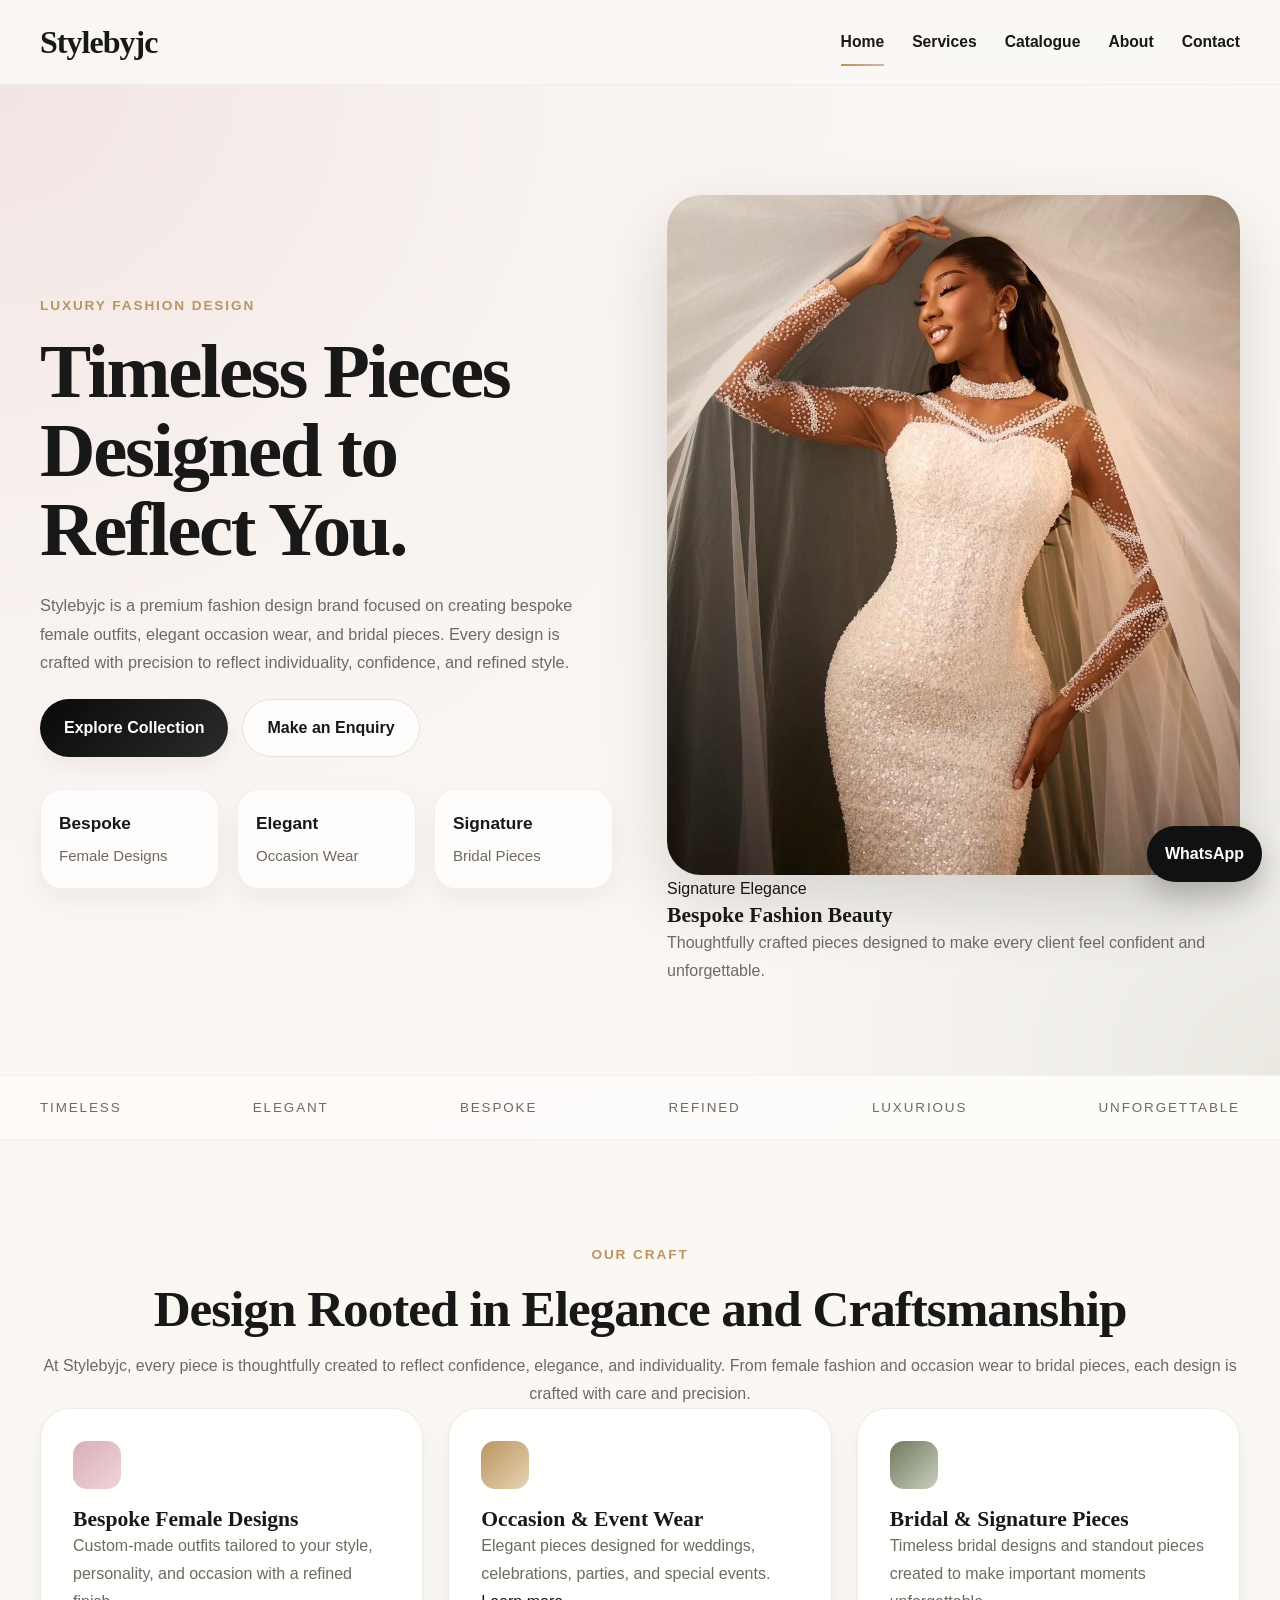
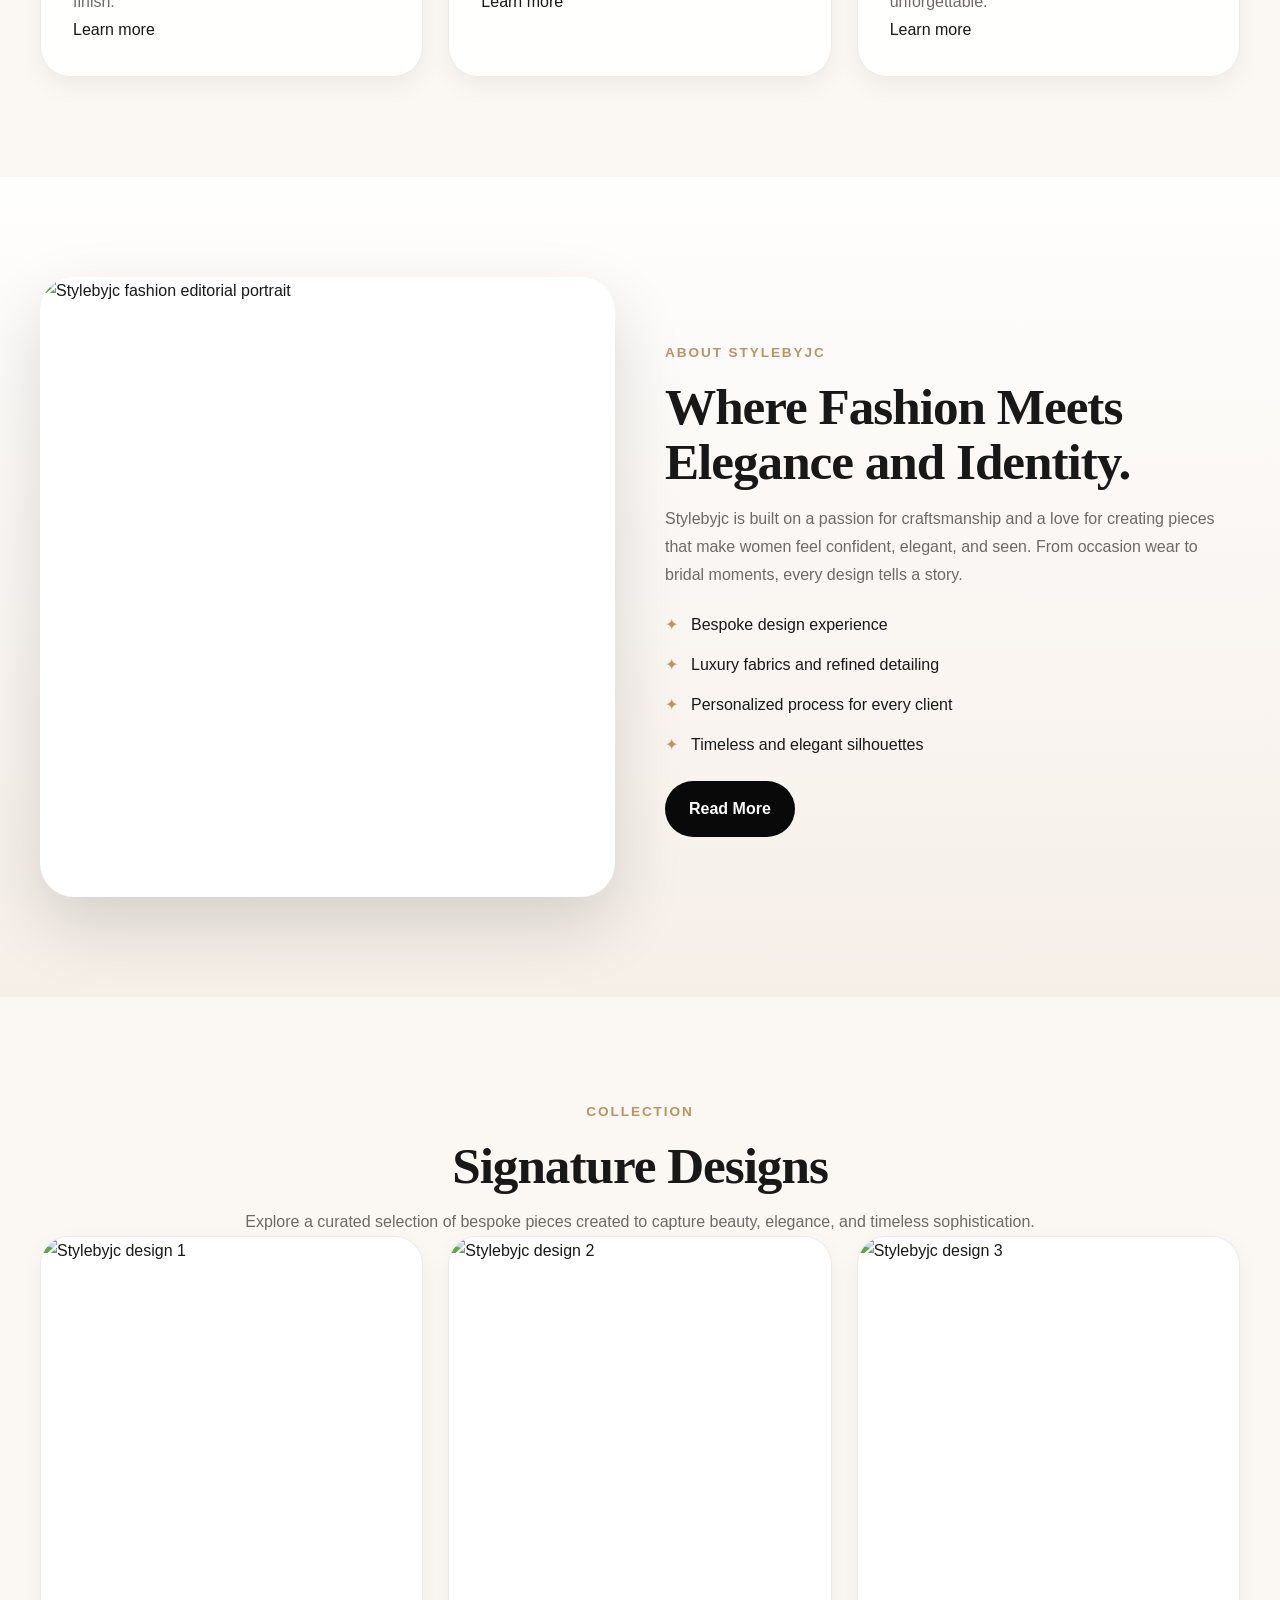
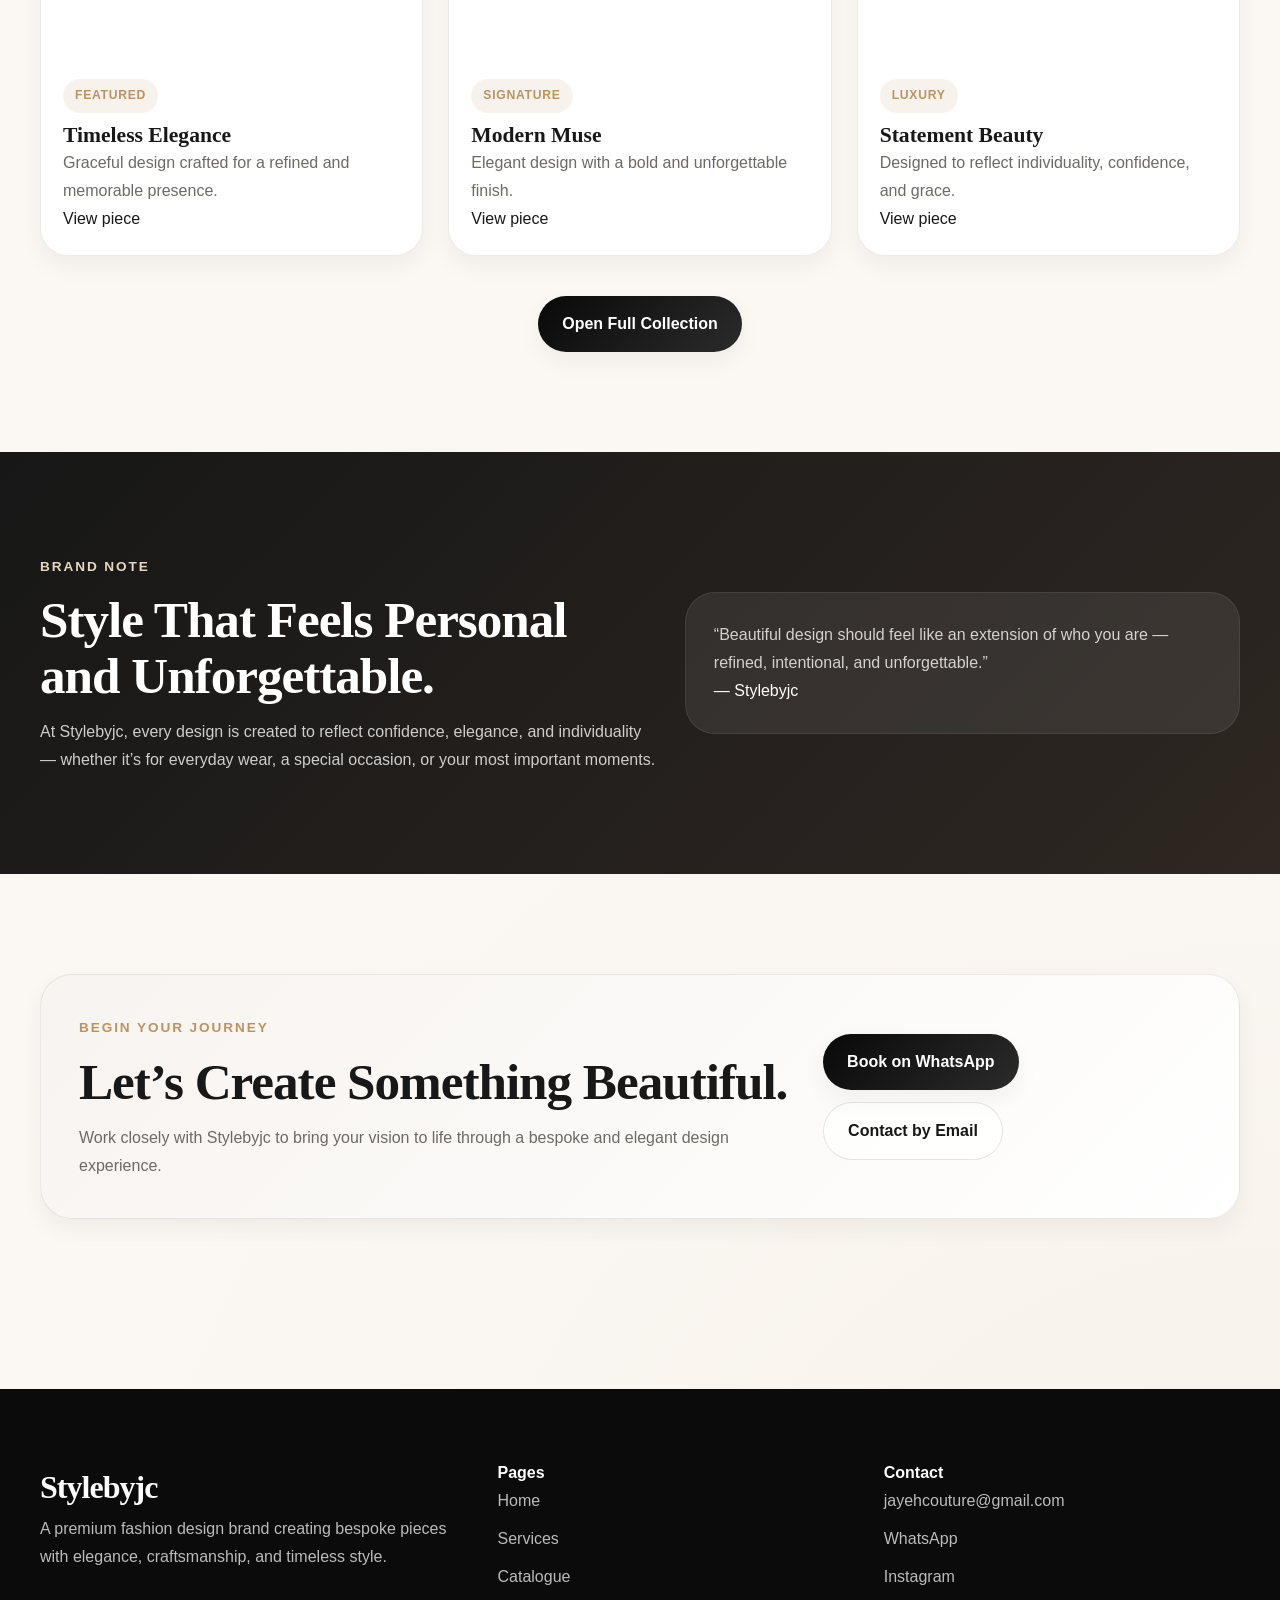
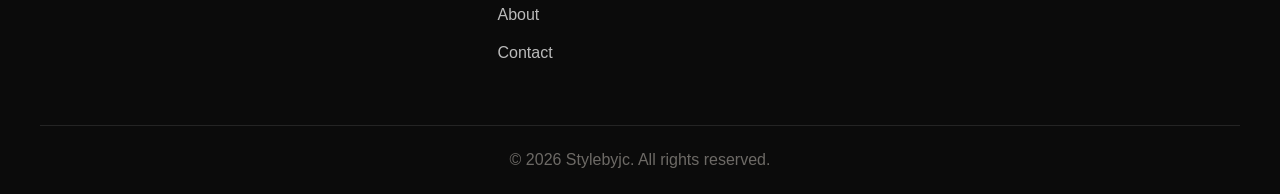
==== commit 57b920ec: "Fix image source path in index.html" ====
--- a/index.html
+++ b/index.html
@@ -83,7 +83,7 @@
           <div class="hero-visual reveal delay-1">
             <div class="hero-image-card tilt-card">
               <img
-                src="images/hero-main.jpg"
+                src="images/WhatsApp Image 2026-05-15 at 9.52.49 AM (3).jpeg"
                 alt="Stylebyjc fashion design hero image"
               />
             </div>
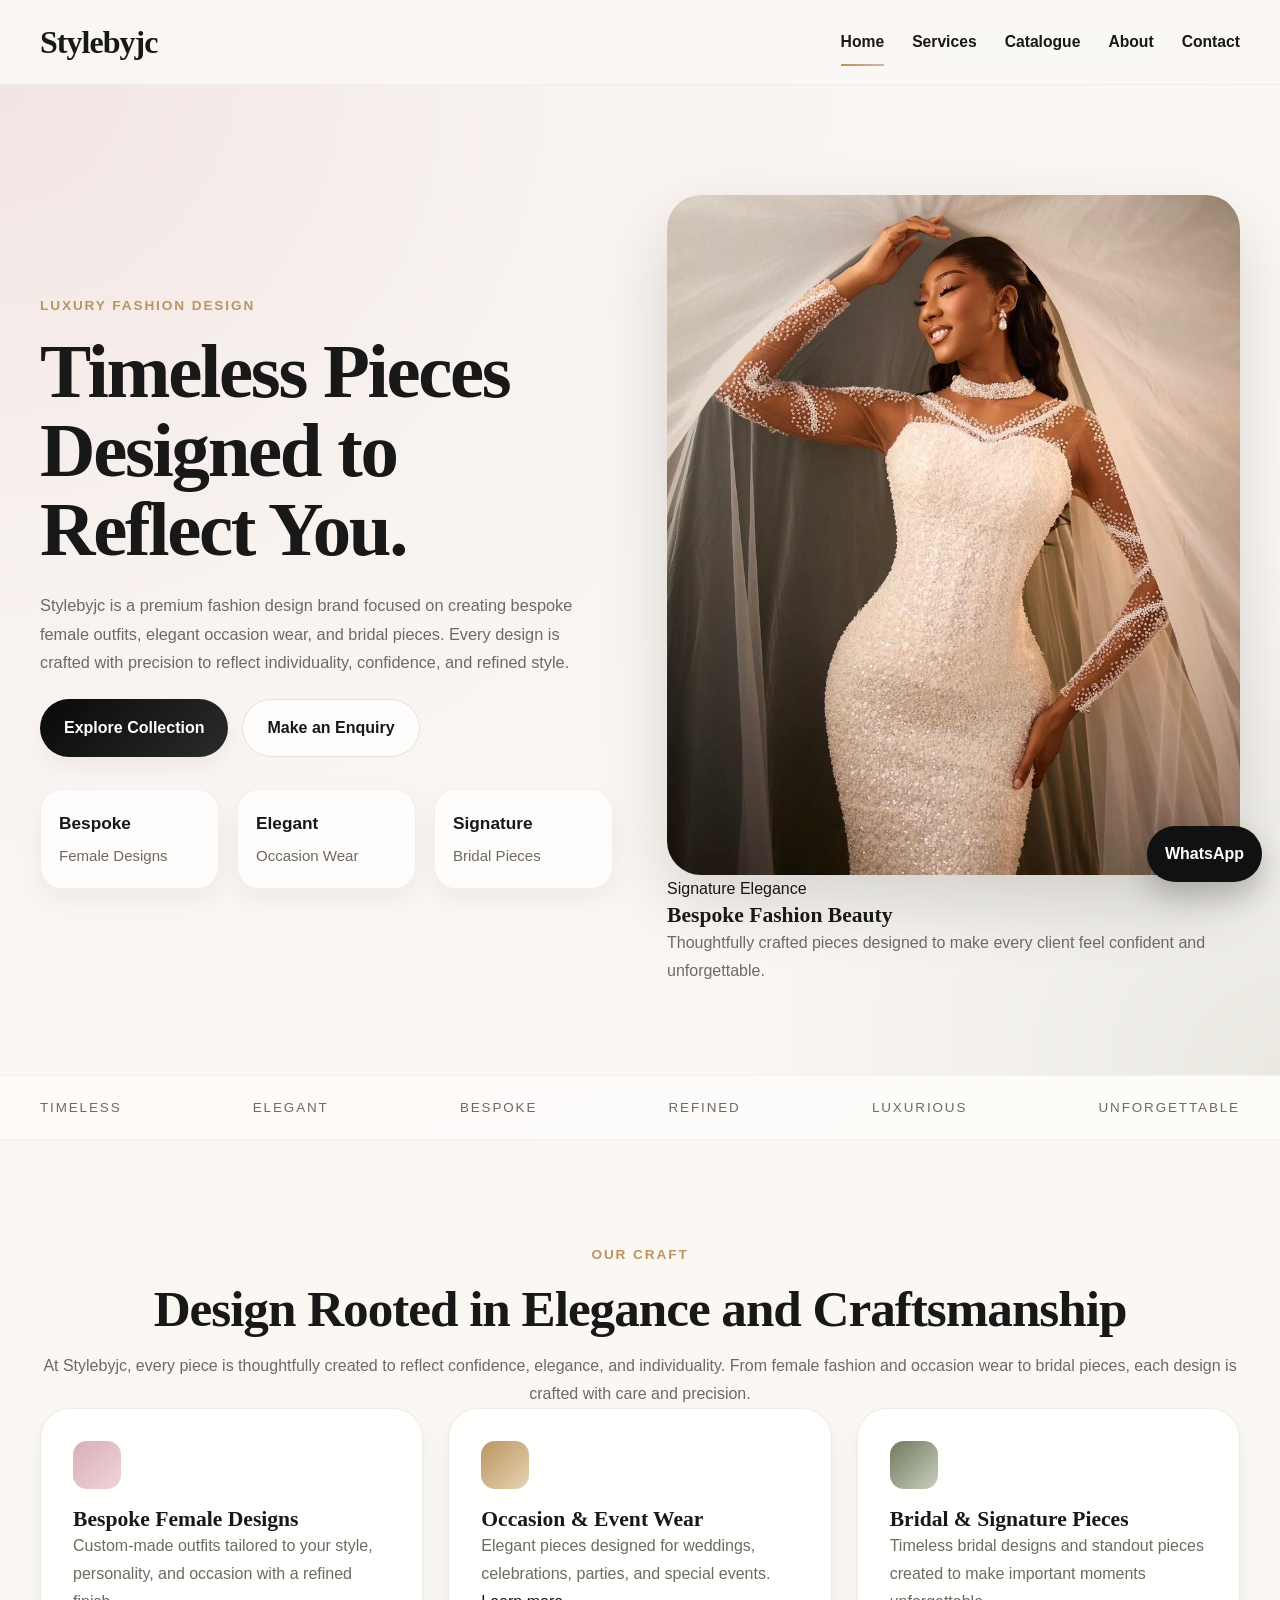
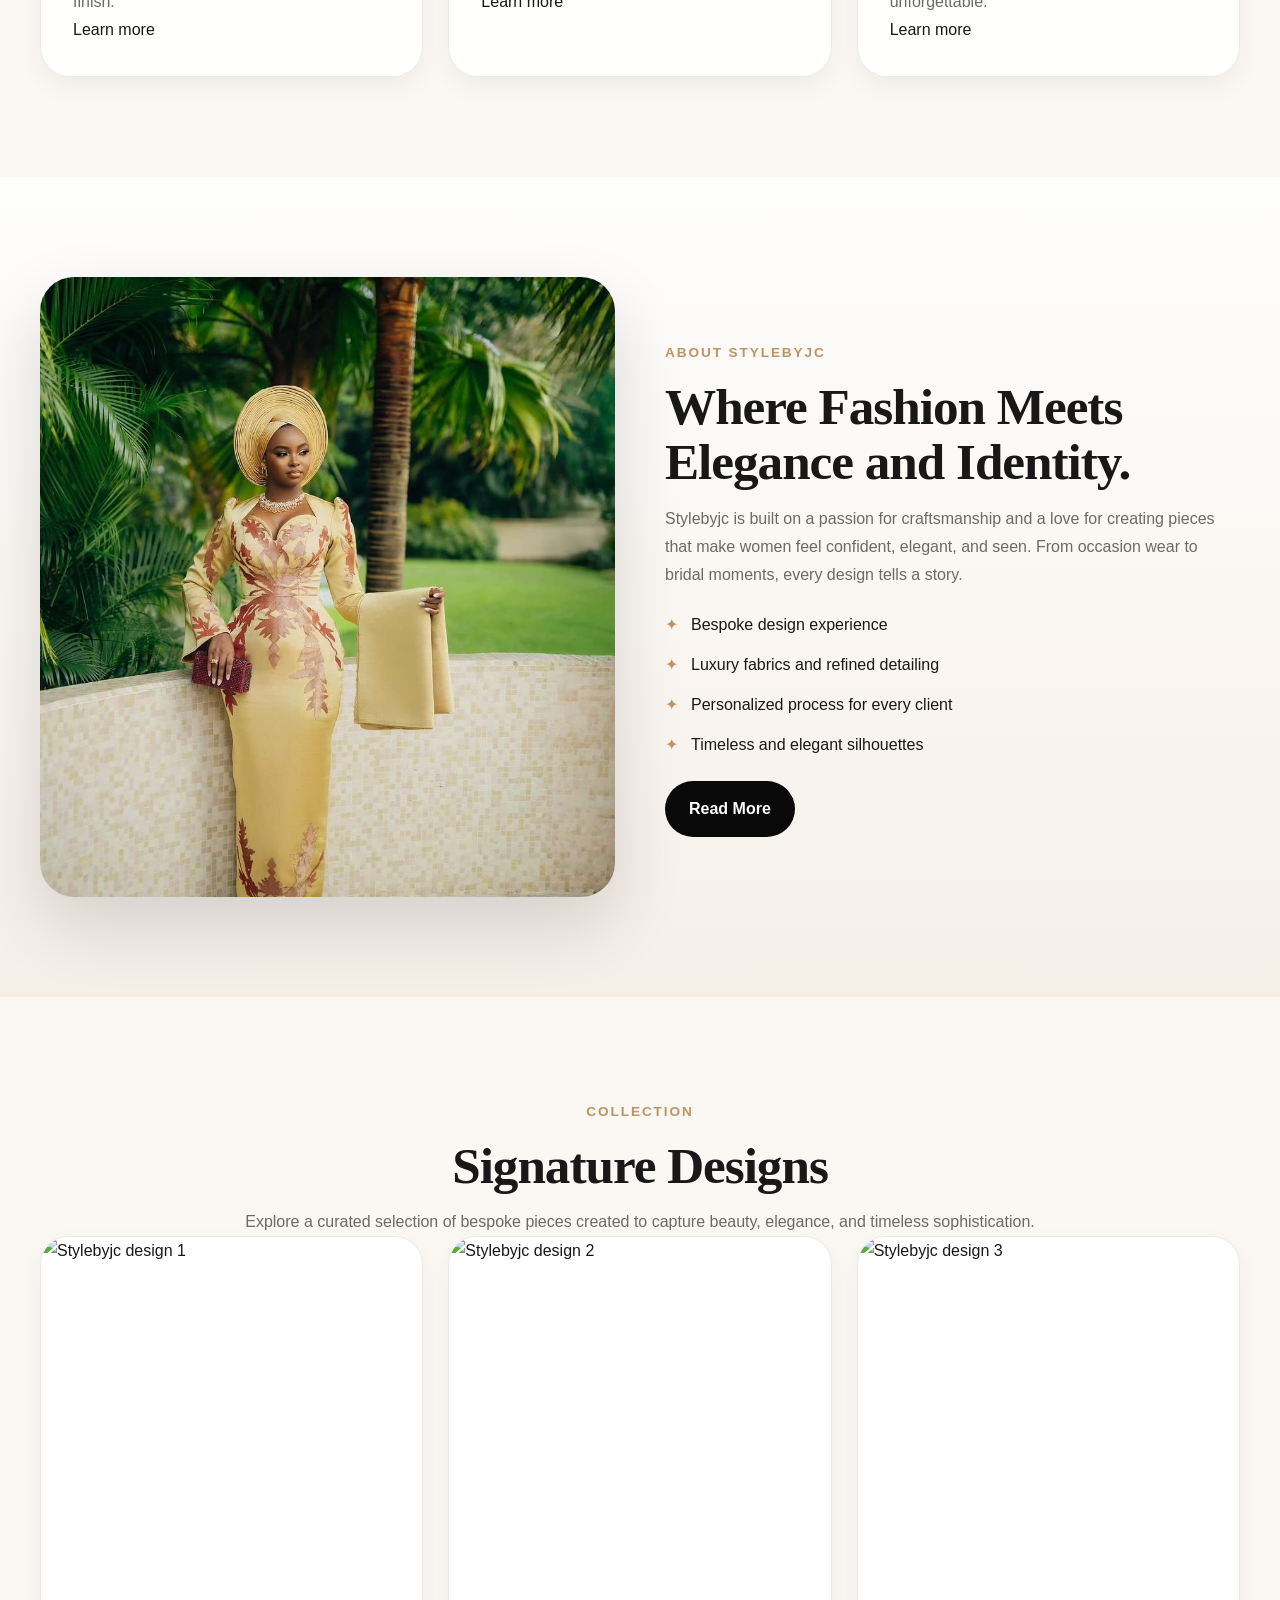
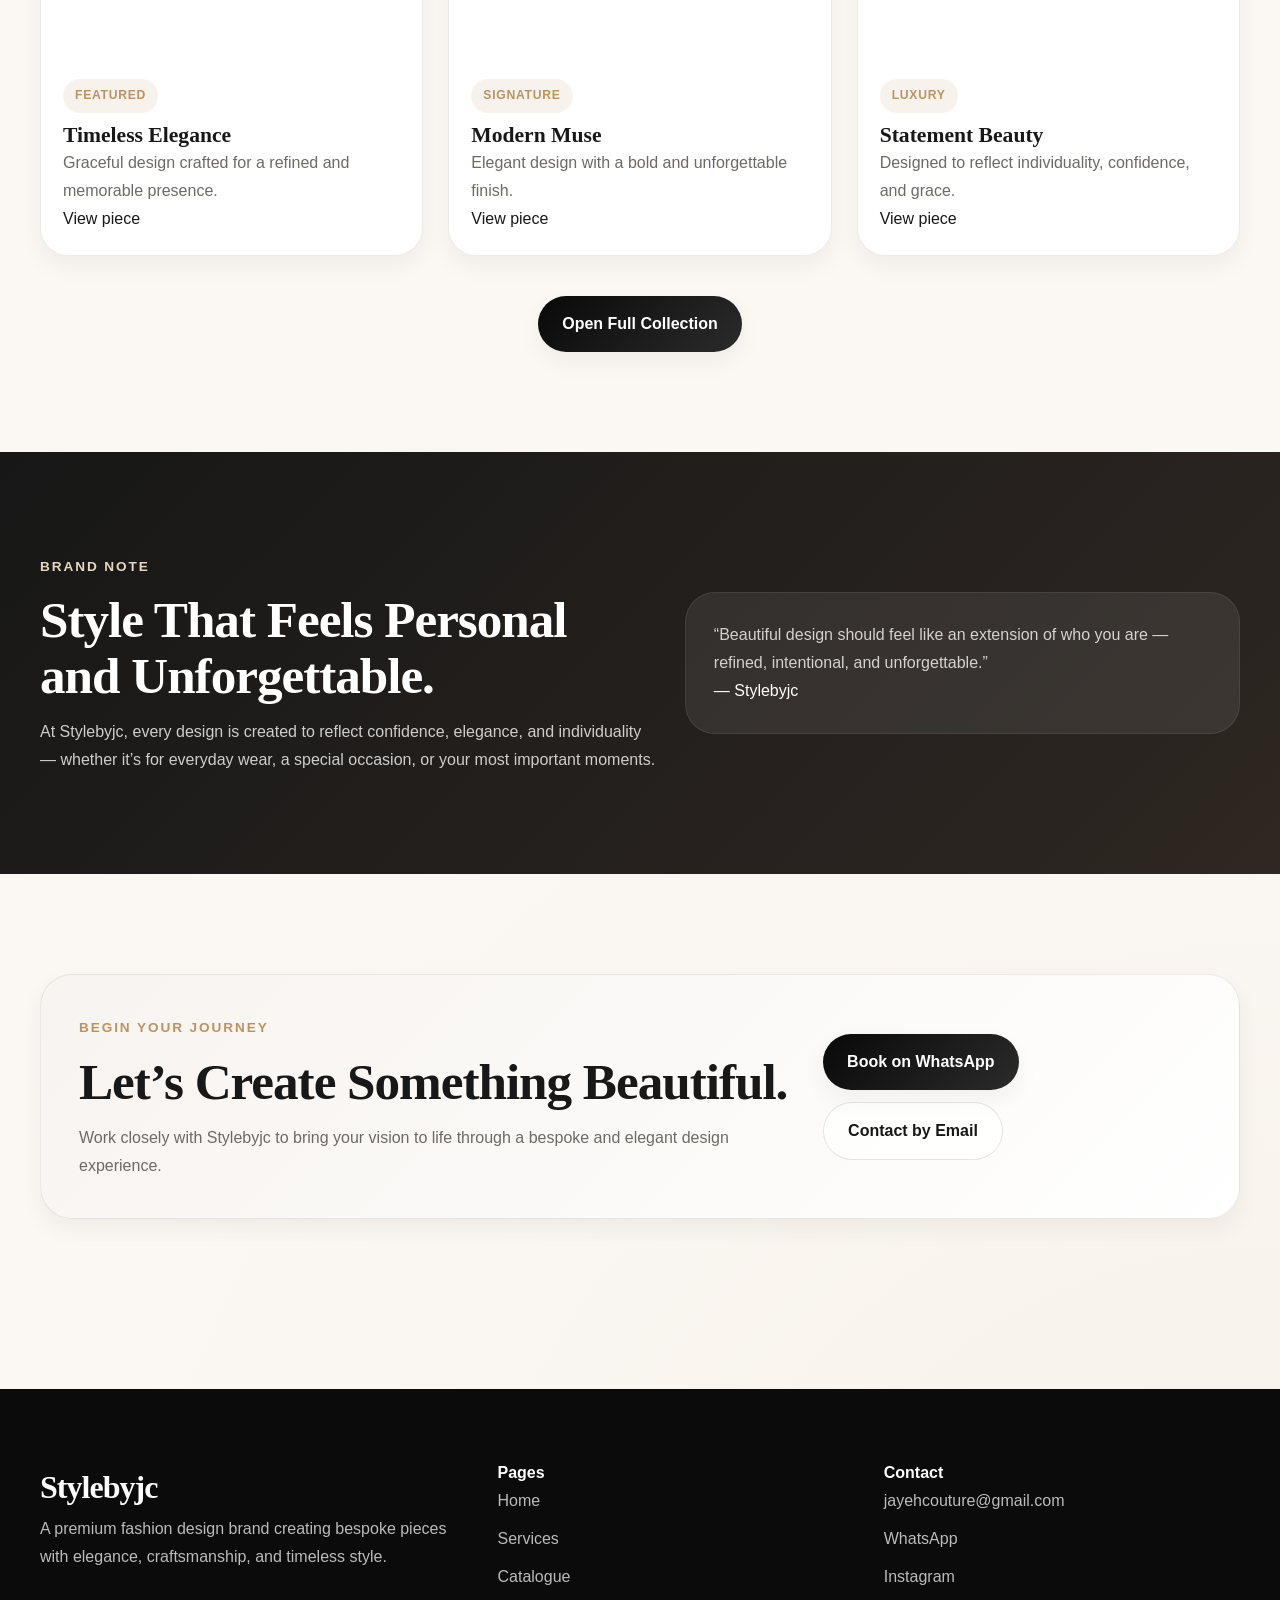
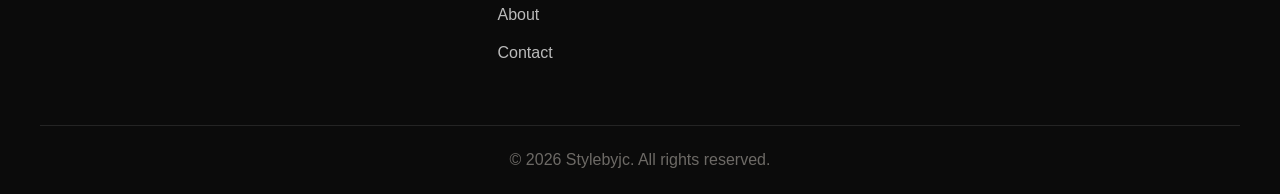
==== commit d9fe434f: "Update index.html" ====
--- a/index.html
+++ b/index.html
@@ -157,7 +157,7 @@
         <div class="container split-grid">
           <div class="split-image reveal tilt-card">
             <img
-              src="images/home-about.jpg"
+              src="images/WhatsApp Image 2026-05-15 at 9.56.45 AM.jpeg"
               alt="Stylebyjc fashion editorial portrait"
             />
           </div>
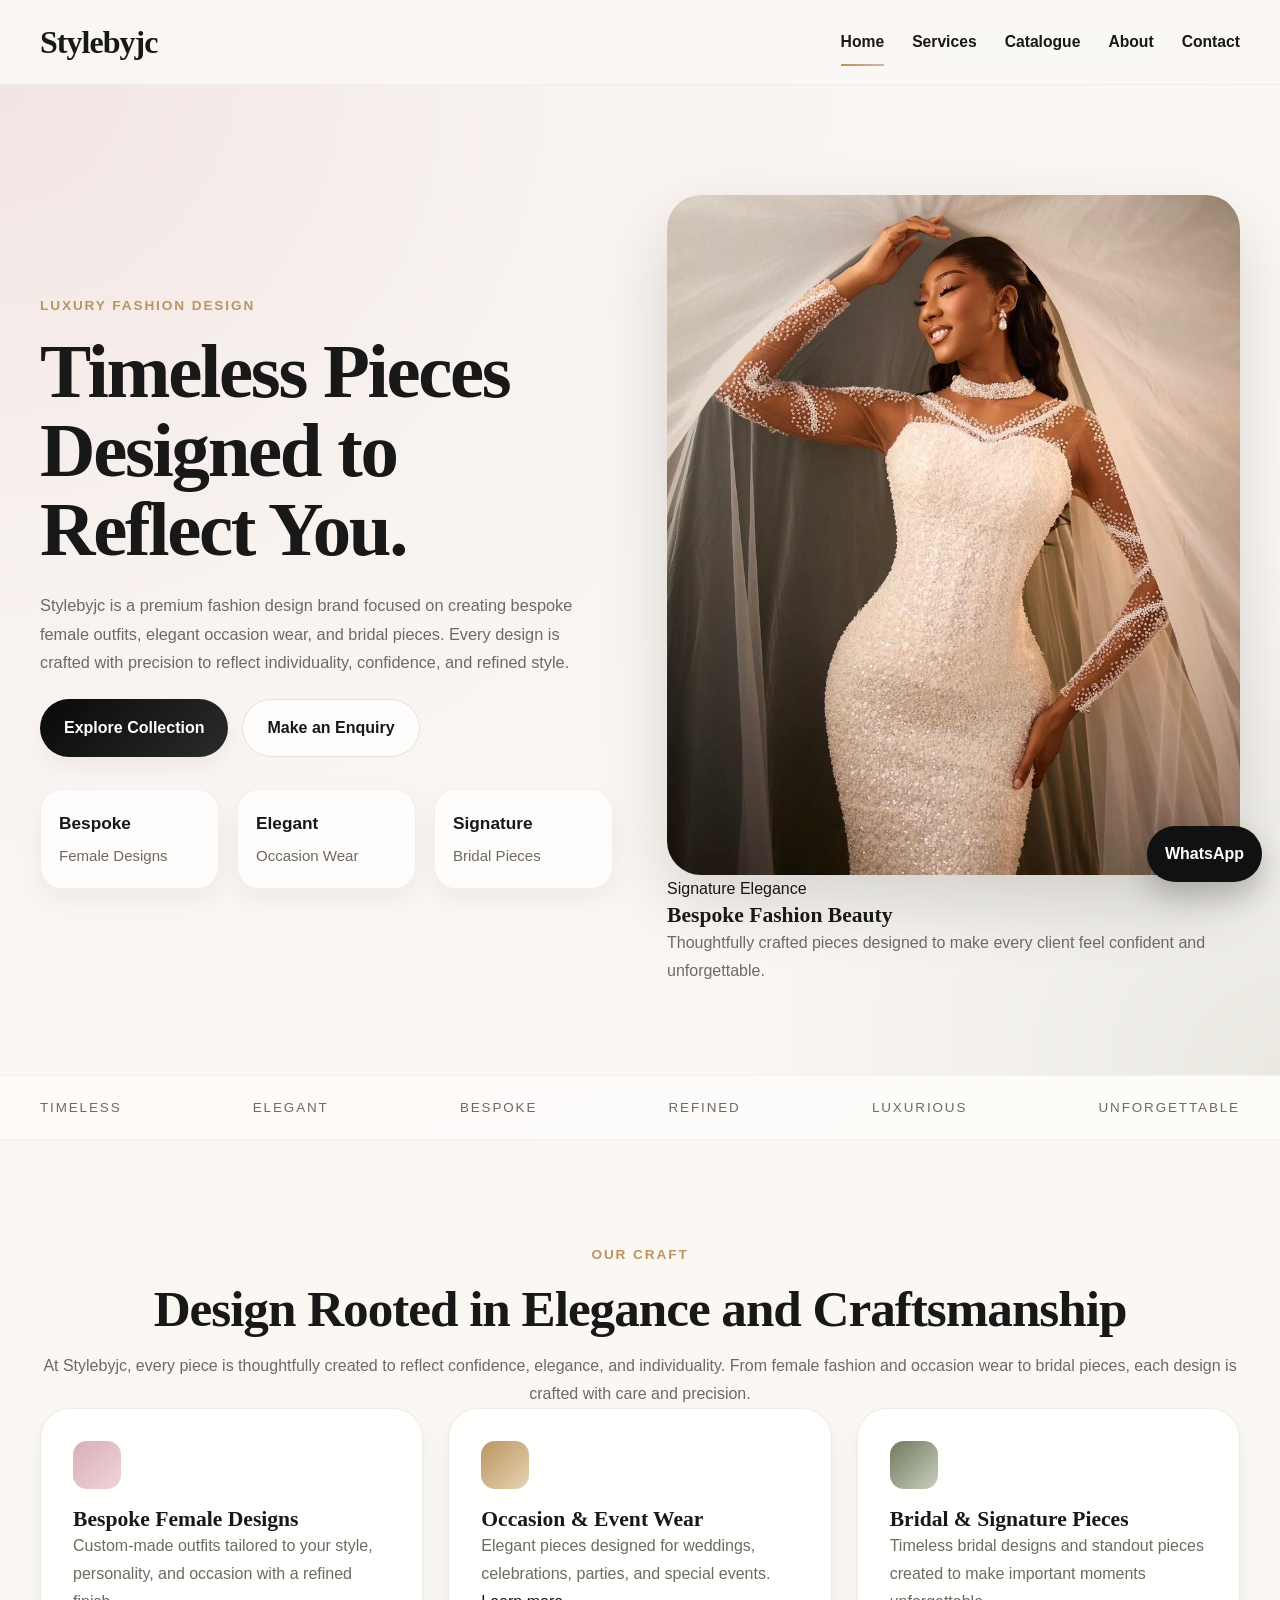
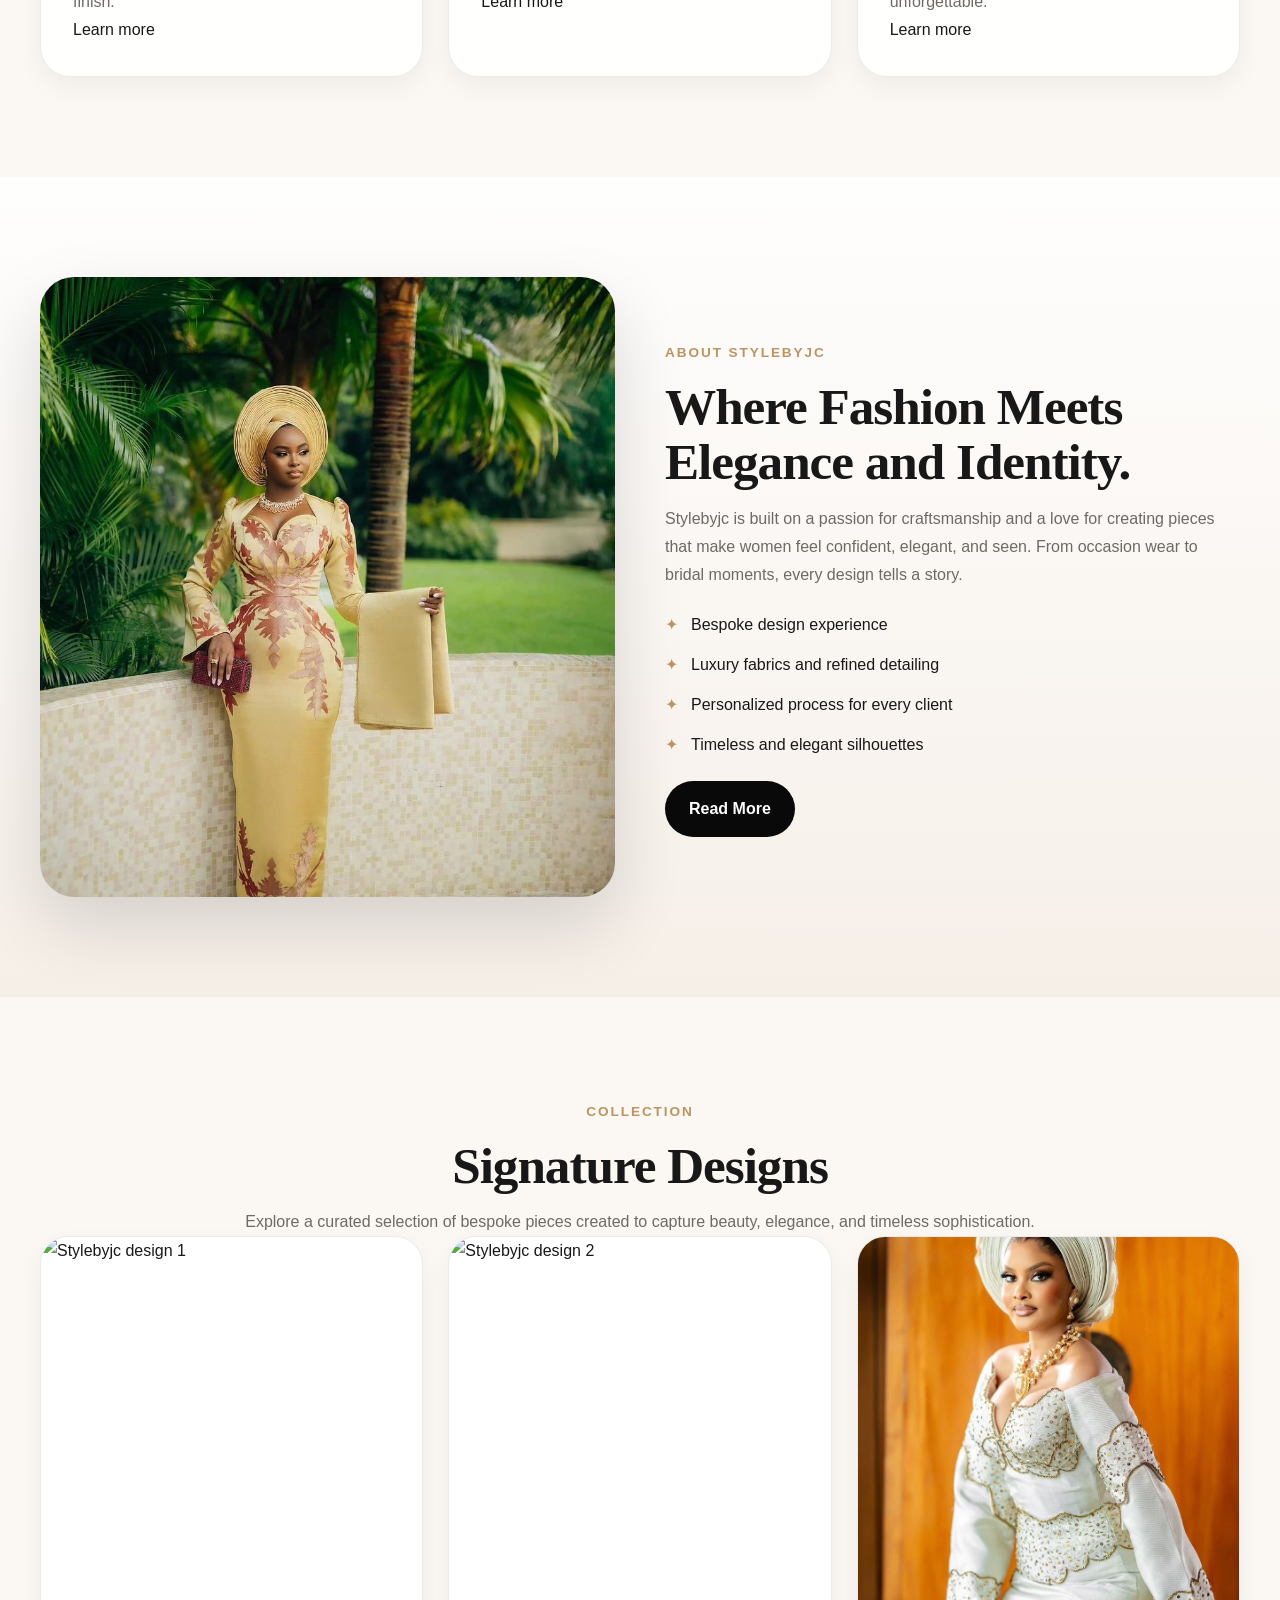
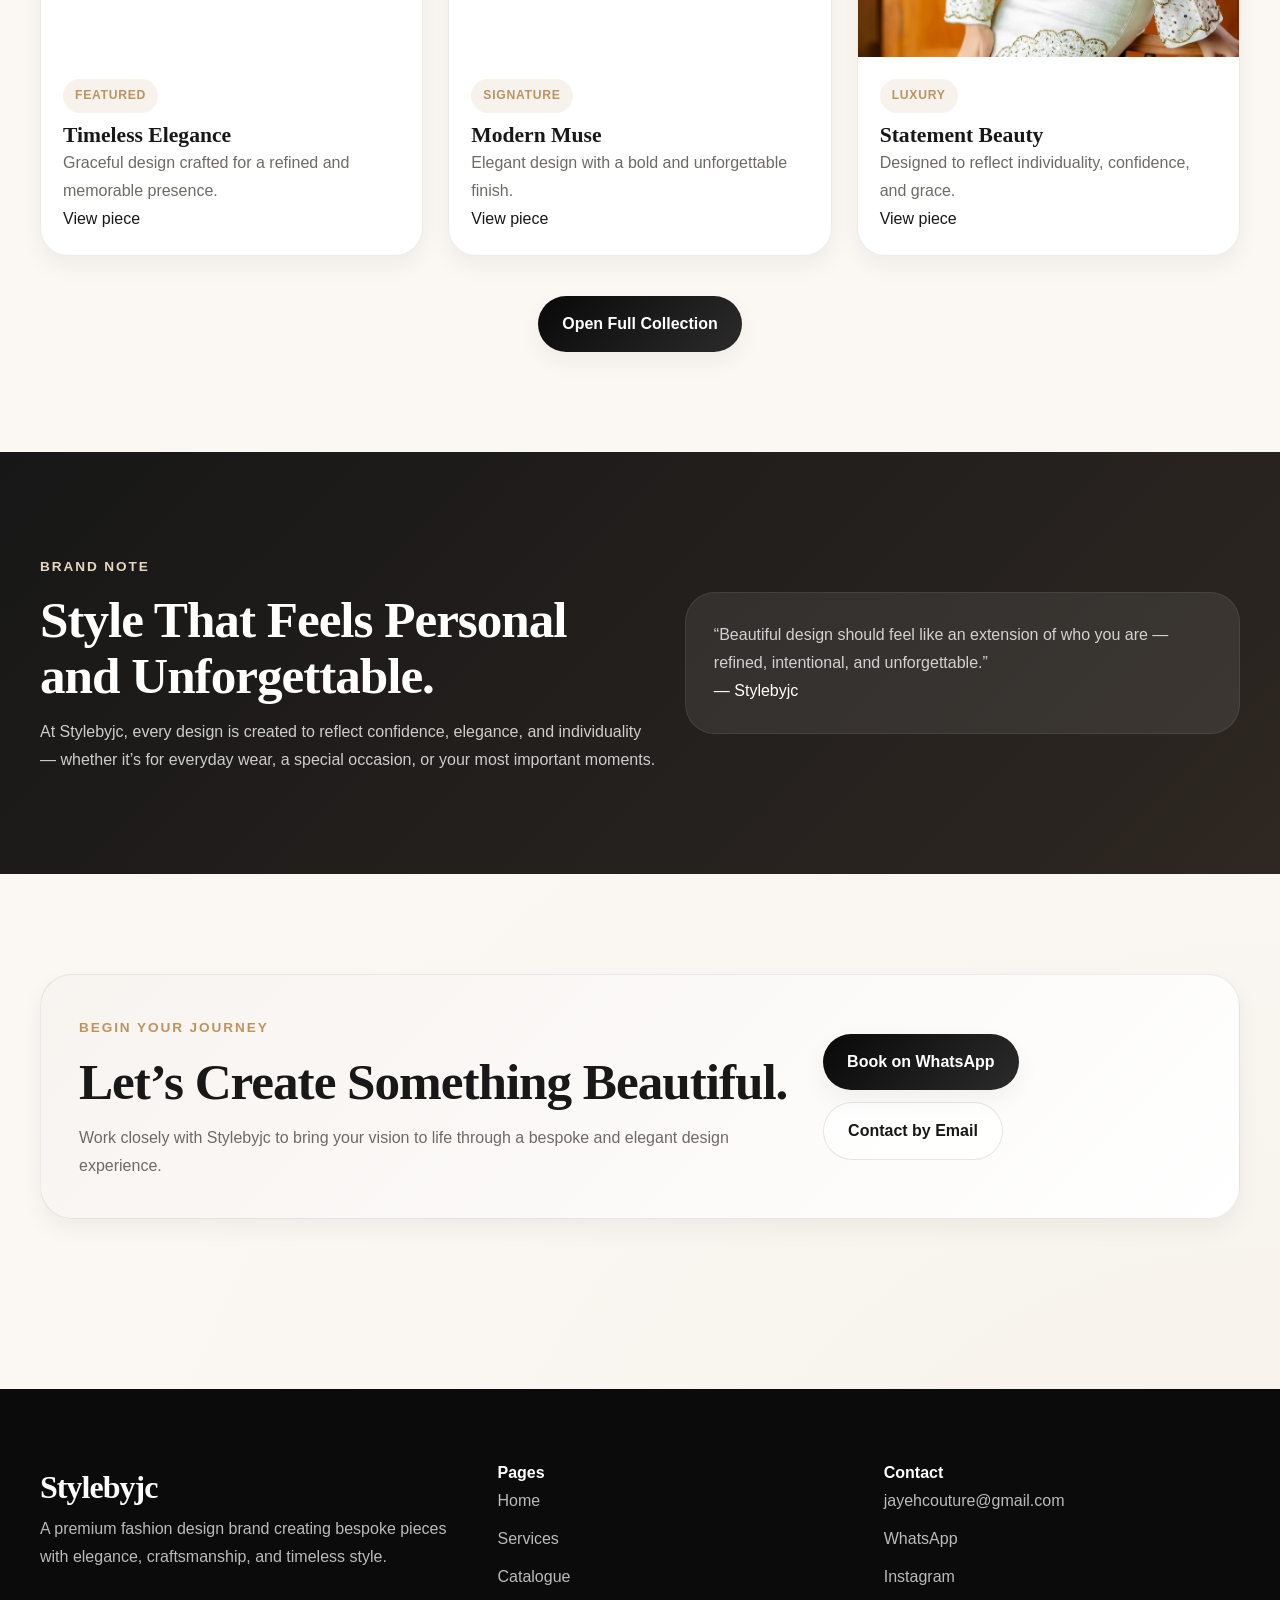
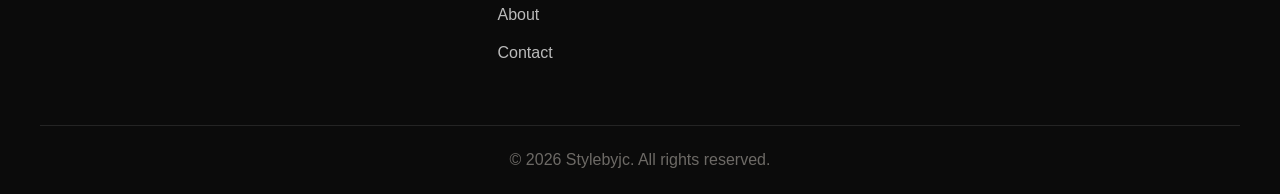
==== commit 112eede9: "Update index.html" ====
--- a/index.html
+++ b/index.html
@@ -226,7 +226,7 @@
             <article class="catalogue-card reveal delay-2">
               <div class="catalogue-image-wrap">
                 <img
-                  src="images/home-catalogue-3.jpg"
+                  src="images/WhatsApp Image 2026-05-15 at 10.01.45 AM.jpeg"
                   alt="Stylebyjc design 3"
                 />
               </div>
